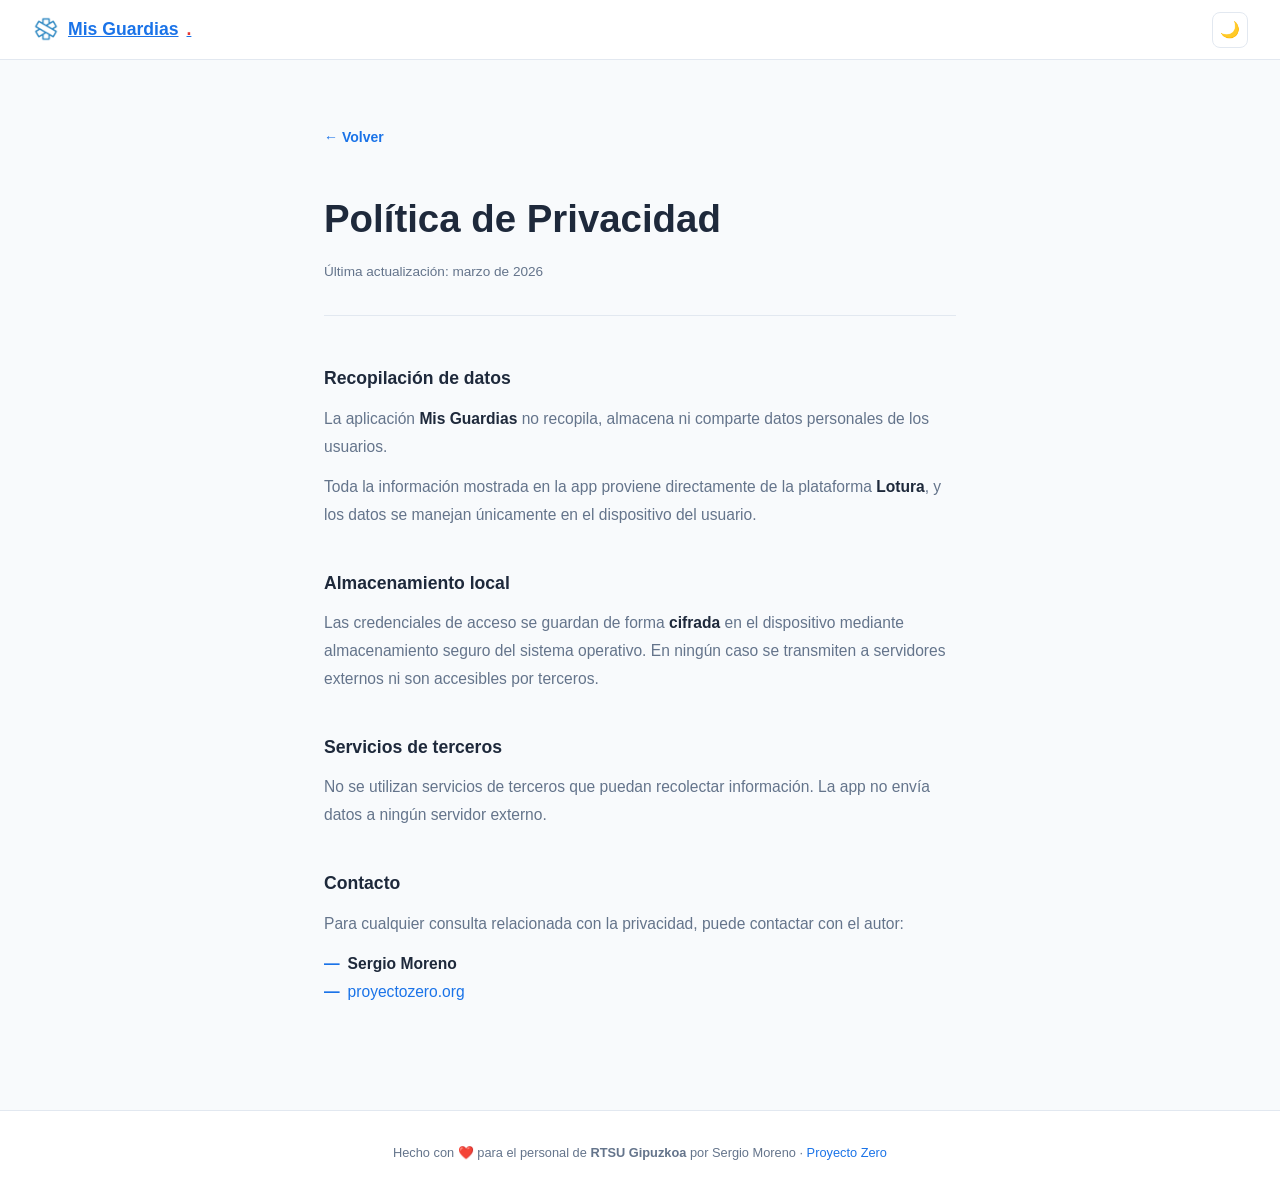
==== privacy.html @ 157adaed "commit" ====
<!DOCTYPE html>
<html lang="es" data-theme="light">
<head>
  <meta charset="UTF-8" />
  <meta name="viewport" content="width=device-width, initial-scale=1.0" />
  <title>Política de Privacidad — Mis Guardias</title>
  <link rel="stylesheet" href="styles.css" />
  <style>
    .policy {
      max-width: 680px;
      margin: 0 auto;
      padding: 4rem 1.5rem 6rem;
    }
    .policy-header {
      margin-bottom: 3rem;
      padding-bottom: 2rem;
      border-bottom: 1px solid var(--border);
    }
    .policy-header h1 {
      font-size: clamp(1.8rem, 4vw, 2.4rem);
      font-weight: 800;
      margin-bottom: 0.5rem;
    }
    .policy-header time {
      font-size: 0.85rem;
      color: var(--muted);
    }
    .policy h2 {
      font-size: 1.1rem;
      font-weight: 700;
      margin: 2.5rem 0 0.75rem;
      color: var(--text);
    }
    .policy p {
      font-size: 0.975rem;
      color: var(--muted);
      line-height: 1.8;
      margin-bottom: 0.75rem;
    }
    .policy strong { color: var(--text); }
    .policy a { color: var(--blue); text-decoration: none; }
    .policy a:hover { text-decoration: underline; }
    .policy ul {
      list-style: none;
      padding: 0;
      margin: 0.5rem 0;
    }
    .policy ul li {
      font-size: 0.975rem;
      color: var(--muted);
      line-height: 1.8;
      padding-left: 0;
    }
    .policy ul li::before {
      content: "—";
      margin-right: 0.5rem;
      color: var(--blue);
      font-weight: 700;
    }
    .back-link {
      display: inline-flex;
      align-items: center;
      gap: 0.4rem;
      font-size: 0.875rem;
      font-weight: 600;
      color: var(--blue);
      text-decoration: none;
      margin-bottom: 2.5rem;
    }
    .back-link:hover { text-decoration: underline; }
  </style>
</head>
<body>

<!-- NAV -->
<nav>
  <a class="nav-logo" href="index.html">
    <img src="assets/app_icon.png" alt="Mis Guardias" class="nav-icon" />
    Mis Guardias<span class="dot">.</span>
  </a>
  <div class="nav-right">
    <button id="theme-toggle" aria-label="Cambiar tema">🌙</button>
  </div>
</nav>

<!-- CONTENIDO -->
<main class="policy">
  <a href="index.html" class="back-link">← Volver</a>

  <header class="policy-header">
    <h1>Política de Privacidad</h1>
    <time datetime="2026-03">Última actualización: marzo de 2026</time>
  </header>

  <h2>Recopilación de datos</h2>
  <p>La aplicación <strong>Mis Guardias</strong> no recopila, almacena ni comparte datos personales de los usuarios.</p>
  <p>Toda la información mostrada en la app proviene directamente de la plataforma <strong>Lotura</strong>, y los datos se manejan únicamente en el dispositivo del usuario.</p>

  <h2>Almacenamiento local</h2>
  <p>Las credenciales de acceso se guardan de forma <strong>cifrada</strong> en el dispositivo mediante almacenamiento seguro del sistema operativo. En ningún caso se transmiten a servidores externos ni son accesibles por terceros.</p>

  <h2>Servicios de terceros</h2>
  <p>No se utilizan servicios de terceros que puedan recolectar información. La app no envía datos a ningún servidor externo.</p>

  <h2>Contacto</h2>
  <p>Para cualquier consulta relacionada con la privacidad, puede contactar con el autor:</p>
  <ul>
    <li><strong>Sergio Moreno</strong></li>
    <li><a href="https://proyectozero.org">proyectozero.org</a></li>
  </ul>
</main>

<!-- FOOTER -->
<footer>
  <p>Hecho con ❤️ para el personal de <strong>RTSU Gipuzkoa</strong> por Sergio Moreno · <a href="https://proyectozero.org">Proyecto Zero</a></p>
</footer>

<script src="main.js"></script>
</body>
</html>
---- styles.css ----
/* ── RESET ── */
*, *::before, *::after { box-sizing: border-box; margin: 0; padding: 0; }

/* ── TOKENS: TEMA CLARO (defecto) ── */
:root {
  --blue:    #1a73e8;
  --blue-dk: #1558b0;
  --red:     #e53935;

  --bg:      #f8fafc;
  --surface: #ffffff;
  --text:    #1e293b;
  --muted:   #64748b;
  --border:  #e2e8f0;

  --hero-bg:    linear-gradient(160deg, #e8f0fe 0%, #f8fafc 60%);
  --mockup-bg:  linear-gradient(180deg, #eef2ff 0%, #f8fafc 100%);
  --gallery-bg: #f1f5f9;
  --cta-bg:     linear-gradient(160deg, #e8f0fe 0%, #f8fafc 100%);
  --nav-bg:     rgba(255,255,255,0.92);

  --phone-body: #1e293b;
  --phone-notch: #334155;
}

/* ── TOKENS: TEMA OSCURO ── */
[data-theme="dark"] {
  --bg:      #0f172a;
  --surface: #1e293b;
  --text:    #f1f5f9;
  --muted:   #94a3b8;
  --border:  #334155;

  --hero-bg:    linear-gradient(160deg, #1a2744 0%, #0f172a 60%);
  --mockup-bg:  linear-gradient(180deg, #0f172a 0%, #1e293b 100%);
  --gallery-bg: #020617;
  --cta-bg:     linear-gradient(160deg, #1e293b 0%, #0f172a 100%);
  --nav-bg:     rgba(15,23,42,0.92);

  --phone-body: #0f172a;
  --phone-notch: #1e293b;
}

/* ── BASE ── */
body {
  font-family: -apple-system, BlinkMacSystemFont, "Segoe UI", Roboto, sans-serif;
  background: var(--bg);
  color: var(--text);
  line-height: 1.6;
  transition: background 0.3s, color 0.3s;
}

/* ── NAV ── */
nav {
  position: sticky; top: 0; z-index: 100;
  background: var(--nav-bg);
  backdrop-filter: blur(10px);
  border-bottom: 1px solid var(--border);
  padding: 0 2rem;
  display: flex; align-items: center; justify-content: space-between;
  height: 60px;
  transition: background 0.3s, border-color 0.3s;
}
.nav-logo {
  font-weight: 700; font-size: 1.1rem; color: var(--blue);
  display: flex; align-items: center; gap: 0.5rem;
}
.nav-logo .dot { color: var(--red); }
.nav-icon {
  width: 28px; height: 28px;
  object-fit: contain;
}
.nav-right { display: flex; align-items: center; gap: 0.75rem; }

nav a.btn-sm {
  background: var(--blue); color: #fff;
  padding: 0.4rem 1.1rem; border-radius: 6px;
  text-decoration: none; font-size: 0.875rem; font-weight: 600;
  transition: background 0.2s;
}
nav a.btn-sm:hover { background: var(--blue-dk); }

#theme-toggle {
  background: var(--surface);
  border: 1.5px solid var(--border);
  color: var(--text);
  width: 36px; height: 36px;
  border-radius: 8px;
  cursor: pointer;
  font-size: 1rem;
  display: flex; align-items: center; justify-content: center;
  transition: background 0.2s, border-color 0.2s;
}
#theme-toggle:hover { background: var(--border); }

/* ── HERO ── */
.hero {
  text-align: center;
  padding: 5rem 1.5rem 4rem;
  background: var(--hero-bg);
}
.badge {
  display: inline-block;
  background: var(--surface); color: var(--blue);
  font-size: 0.78rem; font-weight: 600; letter-spacing: 0.05em;
  padding: 0.3rem 0.9rem; border-radius: 999px;
  margin-bottom: 1.5rem;
  border: 1px solid var(--border);
}
.hero h1 {
  font-size: clamp(2rem, 5vw, 3.2rem);
  font-weight: 800; line-height: 1.15;
  margin-bottom: 1.2rem;
}
.hero h1 span { color: var(--blue); }
.hero > p:not(.version-chip) {
  font-size: 1.1rem; color: var(--muted);
  max-width: 540px; margin: 0 auto 2.5rem;
}
.hero-actions { display: flex; gap: 1rem; justify-content: center; flex-wrap: wrap; }

.btn {
  display: inline-flex; align-items: center; gap: 0.5rem;
  padding: 0.8rem 1.8rem; border-radius: 10px;
  font-size: 1rem; font-weight: 700; text-decoration: none;
  transition: transform 0.15s, box-shadow 0.15s;
}
.btn:hover { transform: translateY(-2px); box-shadow: 0 6px 20px rgba(0,0,0,0.18); }
.btn-primary { background: var(--blue); color: #fff; }
.btn-primary:hover { background: var(--blue-dk); }
.btn-outline {
  background: var(--surface); color: var(--text);
  border: 1.5px solid var(--border);
}
.version-chip {
  display: block;
  width: fit-content;
  margin: 2.5rem auto 0;
  font-size: 0.875rem;
  font-weight: 600;
  color: var(--text);
  background: var(--surface);
  border: 1.5px solid var(--border);
  padding: 0.45rem 1.1rem;
  border-radius: 999px;
}

/* ── PHONE FRAME ── */
.phone-frame {
  position: relative;
  background: var(--phone-body);
  border-radius: 44px;
  display: inline-flex;
  flex-direction: column;
  align-items: stretch;
  box-shadow: 0 40px 100px rgba(0,0,0,0.35), 0 0 0 1px rgba(255,255,255,0.06);
  transition: background 0.3s;
  overflow: hidden;
}
.phone-frame--lg { width: 260px; padding: 14px; }
.phone-frame--sm { width: 170px; padding: 10px; }

.phone-frame__notch {
  position: absolute;
  top: 0; left: 50%; transform: translateX(-50%);
  background: var(--phone-body);
  border-radius: 0 0 14px 14px;
  z-index: 2;
  transition: background 0.3s;
}
.phone-frame--lg .phone-frame__notch { width: 80px; height: 22px; top: 14px; }
.phone-frame--sm .phone-frame__notch { width: 54px; height: 14px; top: 10px; }

.phone-frame img {
  width: 100%;
  border-radius: 32px;
  display: block;
}
.phone-frame--sm img { border-radius: 22px; }

/* ── MOCKUP SECTION ── */
.mockup-section {
  display: flex; justify-content: center;
  padding: 2rem 1.5rem 5rem;
  background: var(--mockup-bg);
}

/* ── STATS STRIP ── */
.stats {
  display: flex; flex-wrap: wrap; justify-content: center;
  border-top: 1px solid var(--border);
  border-bottom: 1px solid var(--border);
  background: var(--surface);
  transition: background 0.3s, border-color 0.3s;
}
.stat {
  flex: 1; min-width: 160px;
  padding: 2rem 1rem; text-align: center;
  border-right: 1px solid var(--border);
}
.stat:last-child { border-right: none; }
.stat-value { font-size: 2rem; font-weight: 800; color: var(--blue); }
.stat-label { font-size: 0.8rem; color: var(--muted); margin-top: 0.2rem; }

/* ── FEATURES ── */
.features {
  padding: 5rem 1.5rem;
  max-width: 900px; margin: 0 auto;
}
.section-label {
  text-align: center;
  font-size: 0.78rem; font-weight: 700; letter-spacing: 0.08em;
  text-transform: uppercase; color: var(--blue);
  margin-bottom: 0.6rem;
}
.section-title {
  text-align: center;
  font-size: clamp(1.6rem, 3vw, 2.2rem);
  font-weight: 800; margin-bottom: 3rem;
}
.features-grid {
  display: grid;
  grid-template-columns: repeat(auto-fit, minmax(240px, 1fr));
  gap: 1.2rem;
}
.feature-card {
  background: var(--surface);
  border: 1px solid var(--border);
  border-radius: 14px;
  padding: 1.5rem;
  transition: box-shadow 0.2s, transform 0.2s, background 0.3s, border-color 0.3s;
}
.feature-card:hover {
  box-shadow: 0 8px 30px rgba(0,0,0,0.12);
  transform: translateY(-3px);
}
.feature-icon { font-size: 1.8rem; margin-bottom: 0.8rem; }
.feature-card h3 { font-size: 1rem; font-weight: 700; margin-bottom: 0.4rem; }
.feature-card p  { font-size: 0.875rem; color: var(--muted); }

/* ── GALLERY ── */
.gallery {
  background: var(--gallery-bg);
  padding: 5rem 0;
  overflow: hidden;
  transition: background 0.3s;
}
.gallery .section-label,
.gallery .section-title {
  padding: 0 1.5rem;
}
.gallery-scroll {
  display: flex;
  gap: 2rem;
  padding: 2.5rem 2rem 1rem;
  overflow-x: auto;
  scroll-snap-type: x mandatory;
  -webkit-overflow-scrolling: touch;
  justify-content: center;
  flex-wrap: wrap;
}
.gallery-scroll::-webkit-scrollbar { display: none; }

.gallery-item {
  scroll-snap-align: start;
  display: flex; flex-direction: column; align-items: center;
  gap: 1rem; flex-shrink: 0;
}
.gallery-item figcaption {
  font-size: 0.875rem; font-weight: 600; color: var(--muted);
}

/* ── CTA ── */
.cta {
  text-align: center;
  padding: 5rem 1.5rem;
  background: var(--cta-bg);
  transition: background 0.3s;
}
.cta-icon {
  width: 72px; height: 72px;
  object-fit: contain;
  margin-bottom: 1.5rem;
  filter: drop-shadow(0 8px 24px rgba(26,115,232,0.3));
}
.cta h2 { font-size: clamp(1.6rem, 3vw, 2.2rem); font-weight: 800; margin-bottom: 1rem; }
.cta > p { color: var(--muted); max-width: 460px; margin: 0 auto 2rem; }

.btn-play {
  display: inline-block;
  transition: transform 0.15s, box-shadow 0.15s;
  border-radius: 8px;
  overflow: hidden;
}
.btn-play:hover { transform: translateY(-2px); box-shadow: 0 6px 20px rgba(0,0,0,0.2); }
.play-badge {
  display: block;
  height: 60px;
  width: auto;
}

/* ── FOOTER ── */
footer {
  text-align: center;
  padding: 2rem 1.5rem;
  font-size: 0.8rem; color: var(--muted);
  border-top: 1px solid var(--border);
  background: var(--surface);
  transition: background 0.3s, border-color 0.3s;
}
footer a { color: var(--blue); text-decoration: none; }
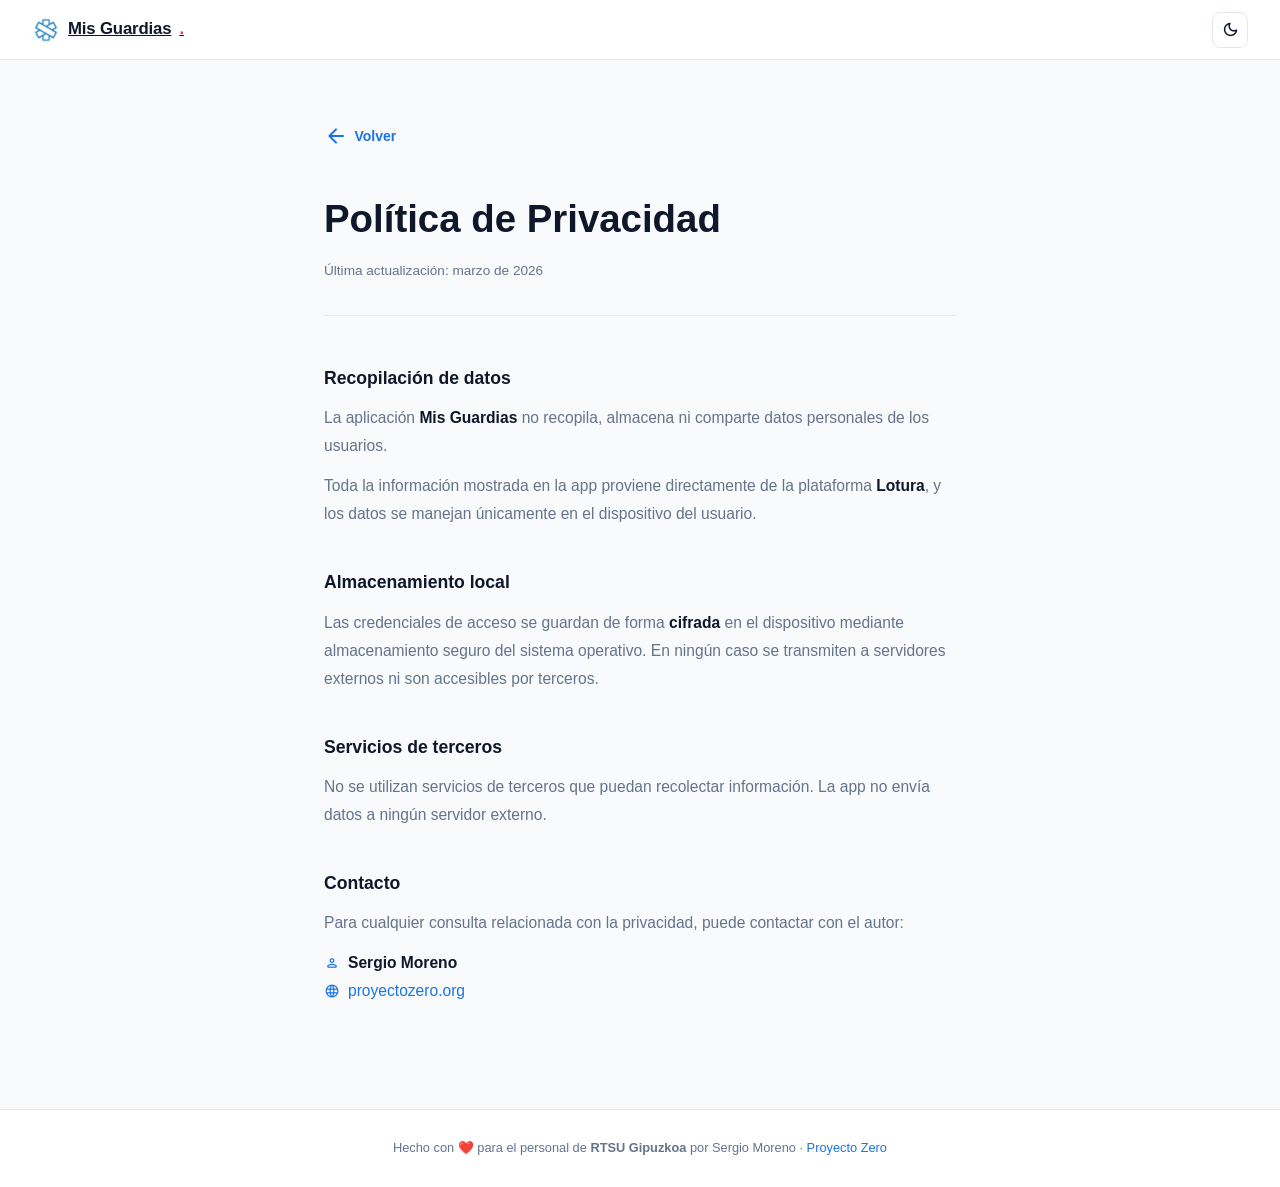
==== commit 256ebdfe: "Mejora la sección de héroe y añade un slider de funcionalidades; actualiza estilos y añade iconos pa" ====
--- a/privacy.html
+++ b/privacy.html
@@ -5,6 +5,7 @@
   <meta name="viewport" content="width=device-width, initial-scale=1.0" />
   <title>Política de Privacidad — Mis Guardias</title>
   <link rel="stylesheet" href="styles.css" />
+  <link href="https://fonts.googleapis.com/css2?family=Material+Symbols+Rounded:opsz,wght,FILL,GRAD@24,400,0,0" rel="stylesheet"/>
   <style>
     .policy {
       max-width: 680px;
@@ -51,11 +52,15 @@
       line-height: 1.8;
       padding-left: 0;
     }
-    .policy ul li::before {
-      content: "—";
-      margin-right: 0.5rem;
+    .policy ul li {
+      display: flex;
+      align-items: center;
+      gap: 0.5rem;
+    }
+    .policy ul li .material-symbols-rounded {
+      font-size: 1rem;
       color: var(--blue);
-      font-weight: 700;
+      flex-shrink: 0;
     }
     .back-link {
       display: inline-flex;
@@ -79,13 +84,13 @@
     Mis Guardias<span class="dot">.</span>
   </a>
   <div class="nav-right">
-    <button id="theme-toggle" aria-label="Cambiar tema">🌙</button>
+    <button id="theme-toggle" aria-label="Cambiar tema"><span class="material-symbols-rounded">dark_mode</span></button>
   </div>
 </nav>
 
 <!-- CONTENIDO -->
 <main class="policy">
-  <a href="index.html" class="back-link">← Volver</a>
+  <a href="index.html" class="back-link"><span class="material-symbols-rounded">arrow_back</span> Volver</a>
 
   <header class="policy-header">
     <h1>Política de Privacidad</h1>
@@ -105,8 +110,8 @@
   <h2>Contacto</h2>
   <p>Para cualquier consulta relacionada con la privacidad, puede contactar con el autor:</p>
   <ul>
-    <li><strong>Sergio Moreno</strong></li>
-    <li><a href="https://proyectozero.org">proyectozero.org</a></li>
+    <li><span class="material-symbols-rounded">person</span><strong>Sergio Moreno</strong></li>
+    <li><span class="material-symbols-rounded">language</span><a href="https://proyectozero.org">proyectozero.org</a></li>
   </ul>
 </main>
 
--- a/styles.css
+++ b/styles.css
@@ -1,26 +1,27 @@
 /* ── RESET ── */
 *, *::before, *::after { box-sizing: border-box; margin: 0; padding: 0; }
 
-/* ── TOKENS: TEMA CLARO (defecto) ── */
+/* ── TOKENS: TEMA CLARO ── */
 :root {
   --blue:    #1a73e8;
-  --blue-dk: #1558b0;
+  --blue-lt: #60a5fa;
   --red:     #e53935;
 
   --bg:      #f8fafc;
   --surface: #ffffff;
-  --text:    #1e293b;
+  --text:    #0f172a;
   --muted:   #64748b;
   --border:  #e2e8f0;
 
-  --hero-bg:    linear-gradient(160deg, #e8f0fe 0%, #f8fafc 60%);
-  --mockup-bg:  linear-gradient(180deg, #eef2ff 0%, #f8fafc 100%);
   --gallery-bg: #f1f5f9;
-  --cta-bg:     linear-gradient(160deg, #e8f0fe 0%, #f8fafc 100%);
-  --nav-bg:     rgba(255,255,255,0.92);
-
-  --phone-body: #1e293b;
-  --phone-notch: #334155;
+  --nav-bg:     rgba(255,255,255,0.90);
+
+  --phone-body:  #0f172a;
+  --phone-notch: #1e293b;
+
+  /* Hero y CTA siempre oscuros — sin override en dark mode */
+  --hero-bg: linear-gradient(150deg, #0d1117 0%, #111827 100%);
+  --cta-bg:  linear-gradient(150deg, #0d1117 0%, #111827 100%);
 }
 
 /* ── TOKENS: TEMA OSCURO ── */
@@ -31,14 +32,11 @@
   --muted:   #94a3b8;
   --border:  #334155;
 
-  --hero-bg:    linear-gradient(160deg, #1a2744 0%, #0f172a 60%);
-  --mockup-bg:  linear-gradient(180deg, #0f172a 0%, #1e293b 100%);
   --gallery-bg: #020617;
-  --cta-bg:     linear-gradient(160deg, #1e293b 0%, #0f172a 100%);
-  --nav-bg:     rgba(15,23,42,0.92);
-
-  --phone-body: #0f172a;
-  --phone-notch: #1e293b;
+  --nav-bg:     rgba(15,23,42,0.90);
+
+  --phone-body:  #030712;
+  --phone-notch: #0f172a;
 }
 
 /* ── BASE ── */
@@ -54,95 +52,133 @@
 nav {
   position: sticky; top: 0; z-index: 100;
   background: var(--nav-bg);
-  backdrop-filter: blur(10px);
+  backdrop-filter: blur(12px);
+  -webkit-backdrop-filter: blur(12px);
   border-bottom: 1px solid var(--border);
   padding: 0 2rem;
   display: flex; align-items: center; justify-content: space-between;
   height: 60px;
   transition: background 0.3s, border-color 0.3s;
 }
+
 .nav-logo {
-  font-weight: 700; font-size: 1.1rem; color: var(--blue);
+  font-weight: 700; font-size: 1.05rem;
+  color: var(--text);
   display: flex; align-items: center; gap: 0.5rem;
+  letter-spacing: -0.01em;
 }
 .nav-logo .dot { color: var(--red); }
-.nav-icon {
-  width: 28px; height: 28px;
-  object-fit: contain;
-}
+.nav-icon { width: 28px; height: 28px; object-fit: contain; border-radius: 7px; }
 .nav-right { display: flex; align-items: center; gap: 0.75rem; }
 
 nav a.btn-sm {
   background: var(--blue); color: #fff;
-  padding: 0.4rem 1.1rem; border-radius: 6px;
+  padding: 0.4rem 1.1rem; border-radius: 7px;
   text-decoration: none; font-size: 0.875rem; font-weight: 600;
-  transition: background 0.2s;
-}
-nav a.btn-sm:hover { background: var(--blue-dk); }
+  transition: opacity 0.2s;
+}
+nav a.btn-sm:hover { opacity: 0.85; }
 
 #theme-toggle {
-  background: var(--surface);
+  background: transparent;
   border: 1.5px solid var(--border);
   color: var(--text);
   width: 36px; height: 36px;
-  border-radius: 8px;
-  cursor: pointer;
-  font-size: 1rem;
+  border-radius: 8px; cursor: pointer;
   display: flex; align-items: center; justify-content: center;
   transition: background 0.2s, border-color 0.2s;
 }
+#theme-toggle .material-symbols-rounded { font-size: 1.2rem; }
 #theme-toggle:hover { background: var(--border); }
 
 /* ── HERO ── */
 .hero {
-  text-align: center;
-  padding: 5rem 1.5rem 4rem;
   background: var(--hero-bg);
-}
+  color: white;
+  overflow: hidden;
+}
+
+.hero-content {
+  max-width: 1100px;
+  margin: 0 auto;
+  padding: 5.5rem 2rem 4rem;
+  display: grid;
+  grid-template-columns: 1fr auto;
+  gap: 3rem;
+  align-items: center;
+}
+
+.hero-text { max-width: 520px; }
+
 .badge {
-  display: inline-block;
-  background: var(--surface); color: var(--blue);
-  font-size: 0.78rem; font-weight: 600; letter-spacing: 0.05em;
+  display: inline-flex;
+  align-items: center;
+  background: rgba(255,255,255,0.08);
+  color: rgba(255,255,255,0.80);
+  border: 1px solid rgba(255,255,255,0.13);
+  font-size: 0.75rem; font-weight: 600; letter-spacing: 0.06em;
   padding: 0.3rem 0.9rem; border-radius: 999px;
   margin-bottom: 1.5rem;
-  border: 1px solid var(--border);
-}
+  text-transform: uppercase;
+}
+
 .hero h1 {
-  font-size: clamp(2rem, 5vw, 3.2rem);
-  font-weight: 800; line-height: 1.15;
-  margin-bottom: 1.2rem;
-}
-.hero h1 span { color: var(--blue); }
-.hero > p:not(.version-chip) {
-  font-size: 1.1rem; color: var(--muted);
-  max-width: 540px; margin: 0 auto 2.5rem;
-}
-.hero-actions { display: flex; gap: 1rem; justify-content: center; flex-wrap: wrap; }
-
-.btn {
-  display: inline-flex; align-items: center; gap: 0.5rem;
-  padding: 0.8rem 1.8rem; border-radius: 10px;
-  font-size: 1rem; font-weight: 700; text-decoration: none;
-  transition: transform 0.15s, box-shadow 0.15s;
-}
-.btn:hover { transform: translateY(-2px); box-shadow: 0 6px 20px rgba(0,0,0,0.18); }
-.btn-primary { background: var(--blue); color: #fff; }
-.btn-primary:hover { background: var(--blue-dk); }
-.btn-outline {
-  background: var(--surface); color: var(--text);
-  border: 1.5px solid var(--border);
-}
-.version-chip {
-  display: block;
-  width: fit-content;
-  margin: 2.5rem auto 0;
-  font-size: 0.875rem;
-  font-weight: 600;
-  color: var(--text);
-  background: var(--surface);
-  border: 1.5px solid var(--border);
-  padding: 0.45rem 1.1rem;
-  border-radius: 999px;
+  font-size: clamp(2.4rem, 5vw, 3.75rem);
+  font-weight: 800;
+  line-height: 1.1;
+  letter-spacing: -0.03em;
+  margin-bottom: 1.25rem;
+  color: white;
+}
+.hero h1 em {
+  font-style: normal;
+  color: var(--blue-lt);
+}
+
+.hero-text > p {
+  font-size: 1.05rem;
+  color: rgba(255,255,255,0.60);
+  line-height: 1.75;
+  margin-bottom: 2rem;
+  max-width: 440px;
+}
+
+.btn-play {
+  display: inline-block;
+  transition: transform 0.15s, opacity 0.15s;
+}
+.btn-play:hover { transform: translateY(-2px); opacity: 0.88; }
+.play-badge { height: 56px; width: auto; display: block; }
+
+.hero-chips {
+  list-style: none;
+  display: flex;
+  gap: 1.5rem;
+  margin-top: 1.5rem;
+  flex-wrap: wrap;
+}
+.hero-chips li {
+  display: flex; align-items: center; gap: 0.35rem;
+  font-size: 0.78rem;
+  color: rgba(255,255,255,0.40);
+  font-weight: 500;
+}
+.hero-chips .material-symbols-rounded { font-size: 1rem; }
+
+/* ── HERO VISUAL ── */
+.hero-visual {
+  position: relative;
+  display: flex; align-items: center; justify-content: center;
+  padding: 2rem;
+}
+
+.hero-glow {
+  position: absolute;
+  width: 400px; height: 400px;
+  background: radial-gradient(ellipse at center, rgba(26,115,232,0.32) 0%, transparent 68%);
+  pointer-events: none;
+  top: 50%; left: 50%;
+  transform: translate(-50%, -50%);
 }
 
 /* ── PHONE FRAME ── */
@@ -153,12 +189,15 @@
   display: inline-flex;
   flex-direction: column;
   align-items: stretch;
-  box-shadow: 0 40px 100px rgba(0,0,0,0.35), 0 0 0 1px rgba(255,255,255,0.06);
+  box-shadow:
+    0 0 0 1px rgba(255,255,255,0.07),
+    0 28px 64px rgba(0,0,0,0.55),
+    0 8px 20px rgba(0,0,0,0.3);
   transition: background 0.3s;
   overflow: hidden;
 }
 .phone-frame--lg { width: 260px; padding: 14px; }
-.phone-frame--sm { width: 170px; padding: 10px; }
+.phone-frame--sm { width: 200px; padding: 12px; }
 
 .phone-frame__notch {
   position: absolute;
@@ -169,143 +208,254 @@
   transition: background 0.3s;
 }
 .phone-frame--lg .phone-frame__notch { width: 80px; height: 22px; top: 14px; }
-.phone-frame--sm .phone-frame__notch { width: 54px; height: 14px; top: 10px; }
+.phone-frame--sm .phone-frame__notch { width: 64px; height: 18px; top: 12px; }
 
 .phone-frame img {
   width: 100%;
   border-radius: 32px;
   display: block;
 }
-.phone-frame--sm img { border-radius: 22px; }
-
-/* ── MOCKUP SECTION ── */
-.mockup-section {
-  display: flex; justify-content: center;
-  padding: 2rem 1.5rem 5rem;
-  background: var(--mockup-bg);
-}
-
-/* ── STATS STRIP ── */
-.stats {
-  display: flex; flex-wrap: wrap; justify-content: center;
-  border-top: 1px solid var(--border);
-  border-bottom: 1px solid var(--border);
-  background: var(--surface);
-  transition: background 0.3s, border-color 0.3s;
-}
-.stat {
-  flex: 1; min-width: 160px;
-  padding: 2rem 1rem; text-align: center;
-  border-right: 1px solid var(--border);
-}
-.stat:last-child { border-right: none; }
-.stat-value { font-size: 2rem; font-weight: 800; color: var(--blue); }
-.stat-label { font-size: 0.8rem; color: var(--muted); margin-top: 0.2rem; }
+.phone-frame--sm img { border-radius: 26px; }
 
 /* ── FEATURES ── */
 .features {
-  padding: 5rem 1.5rem;
-  max-width: 900px; margin: 0 auto;
-}
+  padding: 6rem 1.5rem;
+}
+
+.features-inner {
+  max-width: 960px;
+  margin: 0 auto;
+}
+
 .section-label {
-  text-align: center;
-  font-size: 0.78rem; font-weight: 700; letter-spacing: 0.08em;
+  display: block;
+  text-align: center;
+  font-size: 0.72rem; font-weight: 700; letter-spacing: 0.09em;
   text-transform: uppercase; color: var(--blue);
-  margin-bottom: 0.6rem;
-}
+  margin-bottom: 0.5rem;
+}
+
 .section-title {
   text-align: center;
   font-size: clamp(1.6rem, 3vw, 2.2rem);
-  font-weight: 800; margin-bottom: 3rem;
-}
-.features-grid {
-  display: grid;
-  grid-template-columns: repeat(auto-fit, minmax(240px, 1fr));
-  gap: 1.2rem;
-}
-.feature-card {
+  font-weight: 800;
+  letter-spacing: -0.025em;
+  margin-bottom: 2.75rem;
+  color: var(--text);
+}
+
+/* ── SLIDER ── */
+.slider {
+  display: flex;
+  align-items: center;
+  gap: 1rem;
+  max-width: 680px;
+  margin: 0 auto;
+}
+
+.slider-viewport {
+  flex: 1;
+  overflow: hidden;
+  border-radius: 20px;
+}
+
+.slider-track {
+  display: flex;
+  transition: transform 0.4s cubic-bezier(0.4, 0, 0.2, 1);
+}
+
+.slide {
+  flex: 0 0 100%;
+  padding: 3.5rem 2.5rem;
+  text-align: center;
   background: var(--surface);
   border: 1px solid var(--border);
-  border-radius: 14px;
-  padding: 1.5rem;
-  transition: box-shadow 0.2s, transform 0.2s, background 0.3s, border-color 0.3s;
-}
-.feature-card:hover {
-  box-shadow: 0 8px 30px rgba(0,0,0,0.12);
-  transform: translateY(-3px);
-}
-.feature-icon { font-size: 1.8rem; margin-bottom: 0.8rem; }
-.feature-card h3 { font-size: 1rem; font-weight: 700; margin-bottom: 0.4rem; }
-.feature-card p  { font-size: 0.875rem; color: var(--muted); }
-
-/* ── GALLERY ── */
-.gallery {
+  border-radius: 20px;
+  display: flex;
+  flex-direction: column;
+  align-items: center;
+  transition: background 0.3s, border-color 0.3s;
+}
+
+.slide-icon {
+  width: 88px; height: 88px;
+  border-radius: 22px;
+  background: rgba(26,115,232,0.10);
+  display: flex; align-items: center; justify-content: center;
+  color: var(--blue);
+  margin-bottom: 1.75rem;
+  flex-shrink: 0;
+}
+.slide-icon .material-symbols-rounded { font-size: 2.75rem; }
+
+.slide h3 {
+  font-size: 1.35rem; font-weight: 800;
+  letter-spacing: -0.025em;
+  margin-bottom: 0.75rem;
+  color: var(--text);
+}
+
+.slide p {
+  font-size: 1rem;
+  color: var(--muted);
+  line-height: 1.75;
+  max-width: 340px;
+}
+
+.slider-btn {
+  width: 44px; height: 44px;
+  border-radius: 50%;
+  border: 1.5px solid var(--border);
+  background: var(--surface);
+  color: var(--text);
+  cursor: pointer;
+  display: flex; align-items: center; justify-content: center;
+  flex-shrink: 0;
+  transition: background 0.2s, border-color 0.2s, color 0.2s;
+}
+.slider-btn:hover {
+  background: var(--blue);
+  border-color: var(--blue);
+  color: white;
+}
+.slider-btn .material-symbols-rounded { font-size: 1.5rem; }
+
+.slider-dots {
+  display: flex;
+  gap: 0.5rem;
+  justify-content: center;
+  margin-top: 1.5rem;
+}
+
+.slider-dot {
+  width: 8px; height: 8px;
+  border-radius: 4px;
+  background: var(--border);
+  border: none; cursor: pointer; padding: 0;
+  transition: background 0.25s, width 0.25s;
+}
+.slider-dot.active {
+  background: var(--blue);
+  width: 24px;
+}
+
+/* ── SHOWCASE ── */
+.showcase {
   background: var(--gallery-bg);
-  padding: 5rem 0;
-  overflow: hidden;
+  padding: 6rem 1.5rem;
   transition: background 0.3s;
 }
-.gallery .section-label,
-.gallery .section-title {
-  padding: 0 1.5rem;
-}
-.gallery-scroll {
-  display: flex;
-  gap: 2rem;
-  padding: 2.5rem 2rem 1rem;
-  overflow-x: auto;
-  scroll-snap-type: x mandatory;
-  -webkit-overflow-scrolling: touch;
+
+.showcase-inner {
+  max-width: 480px;
+  margin: 0 auto;
+  text-align: center;
+}
+
+.showcase-stage {
+  display: flex;
+  justify-content: center;
+  padding: 2.5rem 0 1.75rem;
+}
+
+#showcase-img {
+  transition: opacity 0.18s ease;
+}
+
+.showcase-tabs {
+  display: flex;
+  gap: 0.6rem;
   justify-content: center;
   flex-wrap: wrap;
 }
-.gallery-scroll::-webkit-scrollbar { display: none; }
-
-.gallery-item {
-  scroll-snap-align: start;
-  display: flex; flex-direction: column; align-items: center;
-  gap: 1rem; flex-shrink: 0;
-}
-.gallery-item figcaption {
-  font-size: 0.875rem; font-weight: 600; color: var(--muted);
-}
+
+.showcase-tab {
+  display: inline-flex;
+  align-items: center;
+  gap: 0.4rem;
+  padding: 0.55rem 1.1rem;
+  border-radius: 999px;
+  border: 1.5px solid var(--border);
+  background: var(--surface);
+  color: var(--muted);
+  font-size: 0.825rem; font-weight: 600;
+  cursor: pointer;
+  transition: border-color 0.15s, color 0.15s, background 0.15s;
+  font-family: inherit;
+}
+.showcase-tab:hover {
+  border-color: var(--blue);
+  color: var(--blue);
+}
+.showcase-tab.active {
+  background: var(--blue);
+  border-color: var(--blue);
+  color: white;
+}
+.showcase-tab .material-symbols-rounded { font-size: 1rem; }
 
 /* ── CTA ── */
 .cta {
-  text-align: center;
-  padding: 5rem 1.5rem;
   background: var(--cta-bg);
-  transition: background 0.3s;
-}
-.cta-icon {
-  width: 72px; height: 72px;
-  object-fit: contain;
-  margin-bottom: 1.5rem;
-  filter: drop-shadow(0 8px 24px rgba(26,115,232,0.3));
-}
-.cta h2 { font-size: clamp(1.6rem, 3vw, 2.2rem); font-weight: 800; margin-bottom: 1rem; }
-.cta > p { color: var(--muted); max-width: 460px; margin: 0 auto 2rem; }
-
-.btn-play {
-  display: inline-block;
-  transition: transform 0.15s, box-shadow 0.15s;
-  border-radius: 8px;
-  overflow: hidden;
-}
-.btn-play:hover { transform: translateY(-2px); box-shadow: 0 6px 20px rgba(0,0,0,0.2); }
-.play-badge {
-  display: block;
-  height: 60px;
-  width: auto;
+  color: white;
+  text-align: center;
+  padding: 7rem 1.5rem;
+}
+
+.cta-inner { max-width: 560px; margin: 0 auto; }
+
+.cta .section-label { color: var(--blue-lt); }
+
+.cta h2 {
+  font-size: clamp(2.2rem, 5vw, 3.5rem);
+  font-weight: 800;
+  letter-spacing: -0.035em;
+  line-height: 1.1;
+  margin-bottom: 1rem;
+  color: white;
+}
+
+.cta p {
+  color: rgba(255,255,255,0.58);
+  font-size: 1.05rem;
+  line-height: 1.75;
+  margin-bottom: 2rem;
 }
 
 /* ── FOOTER ── */
 footer {
   text-align: center;
-  padding: 2rem 1.5rem;
+  padding: 1.75rem 1.5rem;
   font-size: 0.8rem; color: var(--muted);
   border-top: 1px solid var(--border);
   background: var(--surface);
   transition: background 0.3s, border-color 0.3s;
 }
 footer a { color: var(--blue); text-decoration: none; }
+footer a:hover { text-decoration: underline; }
+
+/* ── RESPONSIVE ── */
+@media (max-width: 860px) {
+  .hero-content {
+    grid-template-columns: 1fr;
+    text-align: center;
+    padding: 3.5rem 1.5rem 0;
+  }
+  .hero-text { max-width: 100%; }
+  .hero-text > p { max-width: 100%; }
+  .hero-chips { justify-content: center; }
+  .hero-visual { padding: 2.5rem 0; }
+  .hero-glow { width: 300px; height: 300px; }
+}
+
+@media (max-width: 600px) {
+  .slider { gap: 0.5rem; }
+  .slider-btn { width: 36px; height: 36px; }
+  .slider-btn .material-symbols-rounded { font-size: 1.2rem; }
+  .slide { padding: 2.5rem 1.5rem; }
+  .slide-icon { width: 72px; height: 72px; border-radius: 18px; }
+  .slide-icon .material-symbols-rounded { font-size: 2.2rem; }
+  .slide h3 { font-size: 1.15rem; }
+  .phone-frame--lg { width: 220px; }
+  nav { padding: 0 1rem; }
+}
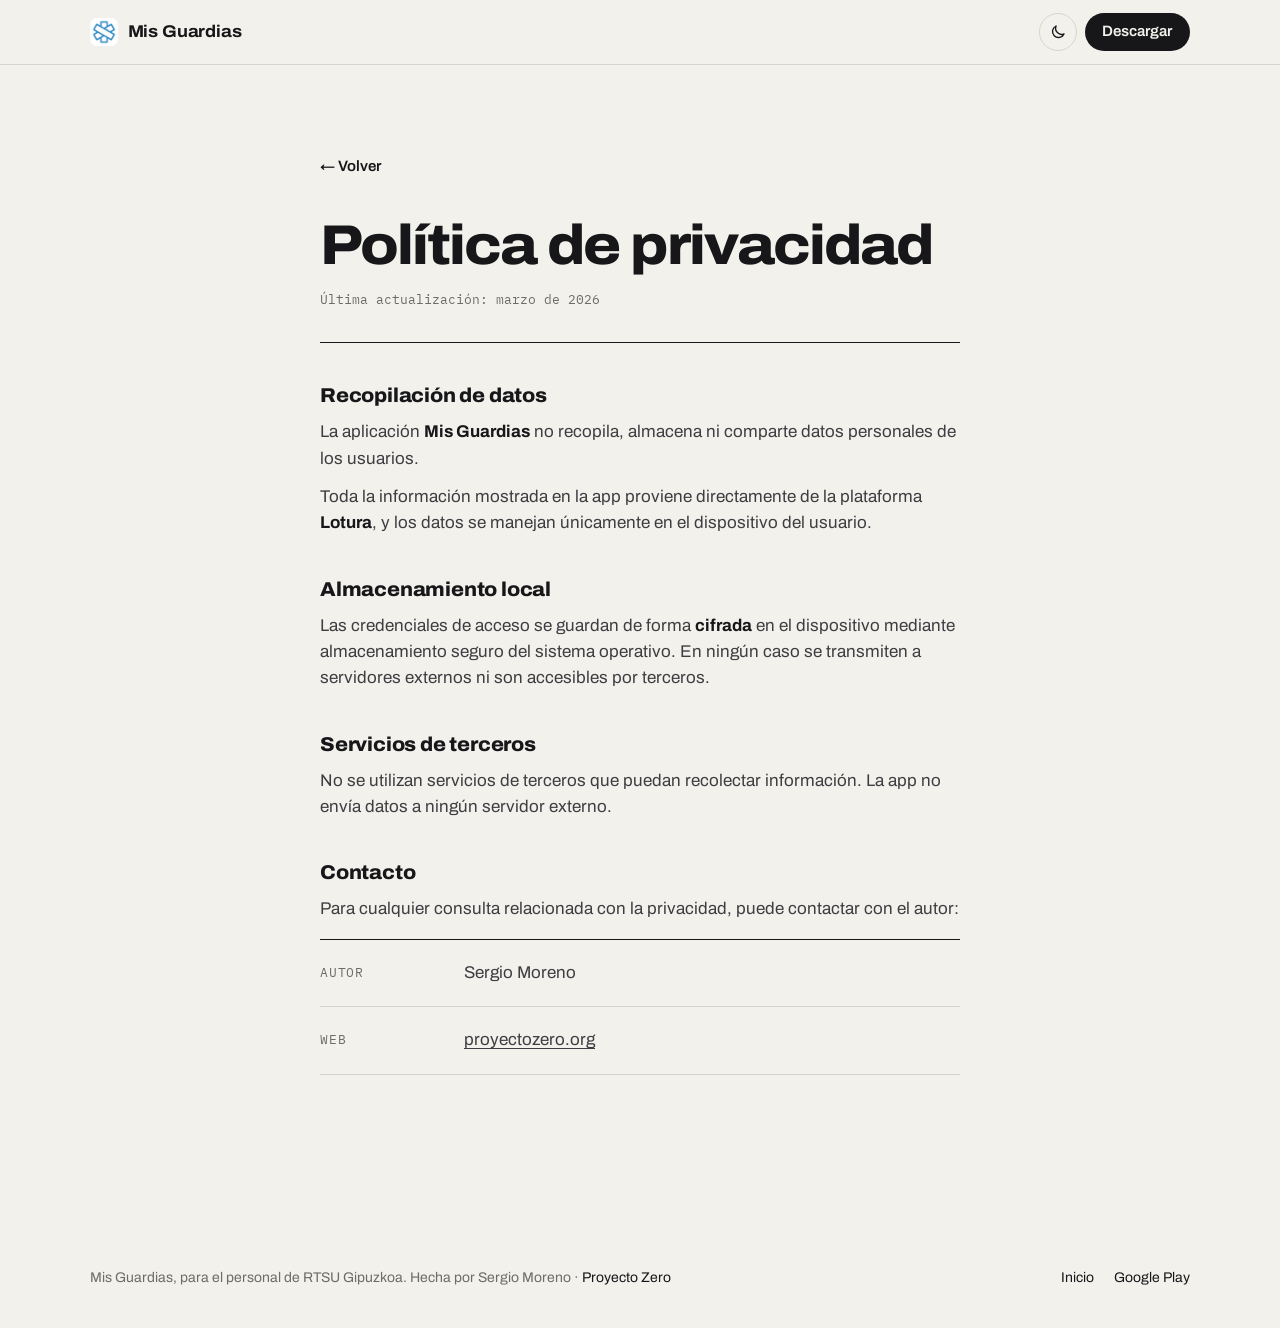
==== commit 28b5ea63: "Refactor privacy page layout and styles; enhance theme support and accessibility features" ====
--- a/privacy.html
+++ b/privacy.html
@@ -4,96 +4,52 @@
   <meta charset="UTF-8" />
   <meta name="viewport" content="width=device-width, initial-scale=1.0" />
   <title>Política de Privacidad — Mis Guardias</title>
+  <meta name="description" content="Política de privacidad de Mis Guardias, la app Android para la gestión de turnos del personal de RTSU Gipuzkoa." />
+  <link rel="canonical" href="https://misguardias.proyectozero.org/privacy.html" />
+
+  <meta property="og:type" content="website" />
+  <meta property="og:url" content="https://misguardias.proyectozero.org/privacy.html" />
+  <meta property="og:title" content="Política de Privacidad — Mis Guardias" />
+  <meta property="og:description" content="Política de privacidad de Mis Guardias, la app Android para la gestión de turnos del personal de RTSU Gipuzkoa." />
+  <meta property="og:image" content="https://misguardias.proyectozero.org/assets/app_icon.png" />
+  <meta property="og:locale" content="es_ES" />
+
+  <meta name="twitter:card" content="summary" />
+  <meta name="twitter:title" content="Política de Privacidad — Mis Guardias" />
+  <meta name="twitter:description" content="Política de privacidad de Mis Guardias, la app Android para la gestión de turnos del personal de RTSU Gipuzkoa." />
+  <meta name="twitter:image" content="https://misguardias.proyectozero.org/assets/app_icon.png" />
+
+  <link rel="icon" type="image/png" href="assets/app_icon.png" />
+  <link rel="apple-touch-icon" href="assets/app_icon.png" />
+
+  <script>try{var t=localStorage.getItem('mg-theme')||(matchMedia('(prefers-color-scheme: dark)').matches?'dark':'light');document.documentElement.setAttribute('data-theme',t)}catch(e){}</script>
+
+  <link rel="preconnect" href="https://fonts.googleapis.com" />
+  <link rel="preconnect" href="https://fonts.gstatic.com" crossorigin />
+  <link href="https://fonts.googleapis.com/css2?family=Archivo:wdth,wght@62..125,100..900&family=IBM+Plex+Mono:wght@400;500&display=swap" rel="stylesheet" />
   <link rel="stylesheet" href="styles.css" />
-  <link href="https://fonts.googleapis.com/css2?family=Material+Symbols+Rounded:opsz,wght,FILL,GRAD@24,400,0,0" rel="stylesheet"/>
-  <style>
-    .policy {
-      max-width: 680px;
-      margin: 0 auto;
-      padding: 4rem 1.5rem 6rem;
-    }
-    .policy-header {
-      margin-bottom: 3rem;
-      padding-bottom: 2rem;
-      border-bottom: 1px solid var(--border);
-    }
-    .policy-header h1 {
-      font-size: clamp(1.8rem, 4vw, 2.4rem);
-      font-weight: 800;
-      margin-bottom: 0.5rem;
-    }
-    .policy-header time {
-      font-size: 0.85rem;
-      color: var(--muted);
-    }
-    .policy h2 {
-      font-size: 1.1rem;
-      font-weight: 700;
-      margin: 2.5rem 0 0.75rem;
-      color: var(--text);
-    }
-    .policy p {
-      font-size: 0.975rem;
-      color: var(--muted);
-      line-height: 1.8;
-      margin-bottom: 0.75rem;
-    }
-    .policy strong { color: var(--text); }
-    .policy a { color: var(--blue); text-decoration: none; }
-    .policy a:hover { text-decoration: underline; }
-    .policy ul {
-      list-style: none;
-      padding: 0;
-      margin: 0.5rem 0;
-    }
-    .policy ul li {
-      font-size: 0.975rem;
-      color: var(--muted);
-      line-height: 1.8;
-      padding-left: 0;
-    }
-    .policy ul li {
-      display: flex;
-      align-items: center;
-      gap: 0.5rem;
-    }
-    .policy ul li .material-symbols-rounded {
-      font-size: 1rem;
-      color: var(--blue);
-      flex-shrink: 0;
-    }
-    .back-link {
-      display: inline-flex;
-      align-items: center;
-      gap: 0.4rem;
-      font-size: 0.875rem;
-      font-weight: 600;
-      color: var(--blue);
-      text-decoration: none;
-      margin-bottom: 2.5rem;
-    }
-    .back-link:hover { text-decoration: underline; }
-  </style>
+  <script defer src="https://stats.proyectozero.org/script.js" data-website-id="f8254844-0311-4b6c-b45f-4c03fd6b84df"></script>
 </head>
 <body>
 
-<!-- NAV -->
-<nav>
-  <a class="nav-logo" href="index.html">
-    <img src="assets/app_icon.png" alt="Mis Guardias" class="nav-icon" />
-    Mis Guardias<span class="dot">.</span>
-  </a>
-  <div class="nav-right">
-    <button id="theme-toggle" aria-label="Cambiar tema"><span class="material-symbols-rounded">dark_mode</span></button>
+<header class="nav">
+  <div class="wrap nav-inner">
+    <a class="brand" href="./">
+      <img src="assets/app_icon.png" alt="" width="1024" height="1024" />
+      Mis Guardias
+    </a>
+    <div class="nav-actions">
+      <button id="theme-toggle" class="icon-btn" aria-label="Cambiar tema"></button>
+      <a class="btn" href="https://play.google.com/store/apps/details?id=org.proyectozero.misguardias" target="_blank" rel="noopener">Descargar</a>
+    </div>
   </div>
-</nav>
+</header>
 
-<!-- CONTENIDO -->
-<main class="policy">
-  <a href="index.html" class="back-link"><span class="material-symbols-rounded">arrow_back</span> Volver</a>
+<main class="wrap legal">
+  <a href="./" class="back">Volver</a>
 
-  <header class="policy-header">
-    <h1>Política de Privacidad</h1>
+  <header>
+    <h1>Política de privacidad</h1>
     <time datetime="2026-03">Última actualización: marzo de 2026</time>
   </header>
 
@@ -109,15 +65,20 @@
 
   <h2>Contacto</h2>
   <p>Para cualquier consulta relacionada con la privacidad, puede contactar con el autor:</p>
-  <ul>
-    <li><span class="material-symbols-rounded">person</span><strong>Sergio Moreno</strong></li>
-    <li><span class="material-symbols-rounded">language</span><a href="https://proyectozero.org">proyectozero.org</a></li>
-  </ul>
+  <dl class="specs">
+    <div><dt>Autor</dt><dd>Sergio Moreno</dd></div>
+    <div><dt>Web</dt><dd><a href="https://proyectozero.org">proyectozero.org</a></dd></div>
+  </dl>
 </main>
 
-<!-- FOOTER -->
-<footer>
-  <p>Hecho con ❤️ para el personal de <strong>RTSU Gipuzkoa</strong> por Sergio Moreno · <a href="https://proyectozero.org">Proyecto Zero</a></p>
+<footer class="footer">
+  <div class="wrap footer-inner">
+    <p>Mis Guardias, para el personal de RTSU Gipuzkoa. Hecha por Sergio Moreno · <a href="https://proyectozero.org">Proyecto Zero</a></p>
+    <ul>
+      <li><a href="./">Inicio</a></li>
+      <li><a href="https://play.google.com/store/apps/details?id=org.proyectozero.misguardias" target="_blank" rel="noopener">Google Play</a></li>
+    </ul>
+  </div>
 </footer>
 
 <script src="main.js"></script>
--- a/styles.css
+++ b/styles.css
@@ -1,461 +1,447 @@
-/* ── RESET ── */
 *, *::before, *::after { box-sizing: border-box; margin: 0; padding: 0; }
 
-/* ── TOKENS: TEMA CLARO ── */
 :root {
-  --blue:    #1a73e8;
-  --blue-lt: #60a5fa;
-  --red:     #e53935;
-
-  --bg:      #f8fafc;
-  --surface: #ffffff;
-  --text:    #0f172a;
-  --muted:   #64748b;
-  --border:  #e2e8f0;
-
-  --gallery-bg: #f1f5f9;
-  --nav-bg:     rgba(255,255,255,0.90);
-
-  --phone-body:  #0f172a;
-  --phone-notch: #1e293b;
-
-  /* Hero y CTA siempre oscuros — sin override en dark mode */
-  --hero-bg: linear-gradient(150deg, #0d1117 0%, #111827 100%);
-  --cta-bg:  linear-gradient(150deg, #0d1117 0%, #111827 100%);
-}
-
-/* ── TOKENS: TEMA OSCURO ── */
+  --paper:   #f3f1ec;
+  --paper-2: #eae7e0;
+  --ink:     #17171a;
+  --ink-2:   #3d3d42;
+  --muted:   #6e6c66;
+  --line:    #d8d4cb;
+
+  --signal:    #e5461f;
+  --on-signal: #17171a;
+  --day:       #f5ab3a;
+  --on-day:    #1b1408;
+  --night:     #8c6fcf;
+  --on-night:  #ffffff;
+  --device:    #17171a;
+
+  --sans: "Archivo", system-ui, -apple-system, "Segoe UI", Roboto, sans-serif;
+  --mono: "IBM Plex Mono", ui-monospace, SFMono-Regular, Menlo, Consolas, monospace;
+
+  --wrap:   1180px;
+  --gutter: clamp(16px, 4vw, 40px);
+}
+
 [data-theme="dark"] {
-  --bg:      #0f172a;
-  --surface: #1e293b;
-  --text:    #f1f5f9;
-  --muted:   #94a3b8;
-  --border:  #334155;
-
-  --gallery-bg: #020617;
-  --nav-bg:     rgba(15,23,42,0.90);
-
-  --phone-body:  #030712;
-  --phone-notch: #0f172a;
-}
-
-/* ── BASE ── */
+  --paper:   #111113;
+  --paper-2: #18181b;
+  --ink:     #edebe5;
+  --ink-2:   #c6c4be;
+  --muted:   #8f8d87;
+  --line:    #2b2b30;
+
+  --signal:    #ff6b3f;
+  --on-signal: #111113;
+  --day:       #e9ae45;
+  --night:     #a68de2;
+  --on-night:  #17112a;
+  --device:    #000000;
+}
+
+html { scroll-behavior: smooth; }
+@media (prefers-reduced-motion: reduce) {
+  html { scroll-behavior: auto; }
+  *, *::before, *::after { transition: none !important; }
+}
+
 body {
-  font-family: -apple-system, BlinkMacSystemFont, "Segoe UI", Roboto, sans-serif;
-  background: var(--bg);
-  color: var(--text);
-  line-height: 1.6;
-  transition: background 0.3s, color 0.3s;
+  font-family: var(--sans);
+  font-size: 17px;
+  line-height: 1.55;
+  background: var(--paper);
+  color: var(--ink);
+  -webkit-font-smoothing: antialiased;
+  text-rendering: optimizeLegibility;
+}
+
+img { display: block; max-width: 100%; height: auto; }
+a { color: inherit; }
+:focus-visible { outline: 2px solid var(--signal); outline-offset: 3px; border-radius: 4px; }
+
+.wrap { max-width: var(--wrap); margin: 0 auto; padding: 0 var(--gutter); }
+
+h1, h2 {
+  font-weight: 800;
+  font-stretch: 110%;
+  letter-spacing: -0.035em;
+  text-wrap: balance;
 }
 
 /* ── NAV ── */
-nav {
-  position: sticky; top: 0; z-index: 100;
-  background: var(--nav-bg);
-  backdrop-filter: blur(12px);
-  -webkit-backdrop-filter: blur(12px);
-  border-bottom: 1px solid var(--border);
-  padding: 0 2rem;
-  display: flex; align-items: center; justify-content: space-between;
-  height: 60px;
-  transition: background 0.3s, border-color 0.3s;
-}
-
-.nav-logo {
-  font-weight: 700; font-size: 1.05rem;
-  color: var(--text);
+.nav {
+  position: sticky; top: 0; z-index: 50;
+  background: color-mix(in srgb, var(--paper) 88%, transparent);
+  -webkit-backdrop-filter: blur(10px);
+  backdrop-filter: blur(10px);
+  border-bottom: 1px solid var(--line);
+}
+.nav-inner { display: flex; align-items: center; gap: 2rem; height: 64px; }
+
+.brand {
+  display: flex; align-items: center; gap: 0.6rem;
+  margin-right: auto;
+  font-weight: 700; font-stretch: 108%; font-size: 1.0625rem;
+  letter-spacing: -0.01em;
+  text-decoration: none;
+}
+.brand img { width: 28px; height: 28px; border-radius: 7px; }
+
+.nav-links { display: flex; gap: 1.75rem; list-style: none; }
+.nav-links a { color: var(--muted); text-decoration: none; font-size: 0.9375rem; }
+.nav-links a:hover { color: var(--ink); }
+
+.nav-actions { display: flex; align-items: center; gap: 0.5rem; }
+
+.icon-btn {
+  width: 38px; height: 38px;
+  display: grid; place-items: center;
+  background: transparent; color: var(--ink);
+  border: 1px solid var(--line); border-radius: 999px;
+  cursor: pointer;
+  transition: border-color 0.15s;
+}
+.icon-btn:hover { border-color: var(--ink); }
+.icon-btn svg { width: 18px; height: 18px; }
+
+.btn {
+  display: inline-flex; align-items: center;
+  height: 38px; padding: 0 1.1rem;
+  background: var(--ink); color: var(--paper);
+  border-radius: 999px;
+  font-weight: 600; font-size: 0.9375rem;
+  text-decoration: none;
+  transition: opacity 0.15s;
+}
+.btn:hover { opacity: 0.85; }
+
+/* ── HERO ── */
+.hero { padding-top: clamp(48px, 8vw, 96px); }
+
+.hero-grid {
+  display: grid;
+  grid-template-columns: minmax(0, 1.3fr) minmax(0, 0.7fr);
+  gap: clamp(32px, 6vw, 80px);
+  align-items: end;
+}
+
+.hero-copy { padding-bottom: clamp(40px, 6vw, 72px); }
+
+.meta {
+  display: inline-flex; align-items: center; gap: 0.6rem;
+  margin-bottom: 1.75rem;
+  font-family: var(--mono); font-size: 0.8125rem;
+  text-transform: uppercase; letter-spacing: 0.06em;
+  color: var(--muted);
+}
+.meta::before { content: ""; width: 8px; height: 8px; border-radius: 2px; background: var(--signal); }
+
+h1 {
+  font-size: clamp(2.4rem, 6.2vw, 4.75rem);
+  line-height: 0.95;
+}
+
+.lede {
+  margin-top: 1.75rem;
+  max-width: 36ch;
+  font-size: clamp(1.0625rem, 1.5vw, 1.25rem);
+  color: var(--ink-2);
+}
+
+.hero-actions {
+  display: flex; flex-wrap: wrap; align-items: center;
+  gap: 1.25rem 2rem;
+  margin-top: 2.25rem;
+}
+
+.btn-play { display: inline-block; transition: transform 0.15s; }
+.btn-play:hover { transform: translateY(-2px); }
+.play-badge { height: 56px; width: auto; }
+
+.link-arrow {
+  font-weight: 600;
+  text-decoration: none;
+  border-bottom: 1.5px solid currentColor;
+  padding-bottom: 2px;
+}
+.link-arrow::after { content: " →"; }
+.link-arrow:hover { color: var(--signal); }
+
+.facts {
+  display: flex; flex-wrap: wrap; gap: 0.5rem 1.25rem;
+  margin-top: 2.25rem;
+  list-style: none;
+  font-family: var(--mono); font-size: 0.8125rem;
+  text-transform: uppercase; letter-spacing: 0.06em;
+  color: var(--muted);
+}
+.facts li + li::before { content: "/"; margin-right: 1.25rem; color: var(--line); }
+
+.hero-phone {
+  justify-self: center;
+  width: min(300px, 100%);
+  height: clamp(400px, 46vw, 580px);
+  overflow: hidden;
+}
+
+/* ── DEVICE ── */
+.device {
+  background: var(--device);
+  padding: 10px;
+  border-radius: 44px;
+  box-shadow: 0 30px 60px -24px rgba(0, 0, 0, 0.35);
+}
+.device img { width: 100%; border-radius: 34px; }
+
+/* ── ROSTER STRIP ── */
+.roster { border-top: 1px solid var(--ink); border-bottom: 1px solid var(--line); }
+.roster-inner { display: flex; align-items: stretch; gap: 1.5rem; }
+
+.roster-label {
+  flex: none; width: 7.5rem;
+  padding: 1rem 0;
+  font-family: var(--mono); font-size: 0.75rem; line-height: 1.5;
+  text-transform: uppercase; letter-spacing: 0.06em;
+}
+.roster-label span { color: var(--muted); }
+
+.roster-days {
+  flex: 1;
+  display: grid; grid-template-columns: repeat(14, minmax(0, 1fr));
+  list-style: none;
+  border-left: 1px solid var(--line);
+}
+.roster-days li {
+  display: flex; flex-direction: column; align-items: center; gap: 0.5rem;
+  padding: 0.9rem 0;
+  border-right: 1px solid var(--line);
+  font-family: var(--mono);
+}
+.roster-days span { font-size: 0.75rem; color: var(--muted); }
+.roster-days b {
+  width: 28px; height: 28px;
+  display: grid; place-items: center;
+  border-radius: 6px;
+  font-size: 0.8125rem; font-weight: 500;
+  color: var(--muted);
+}
+.roster-days .d b { background: var(--day); color: var(--on-day); }
+.roster-days .n b { background: var(--night); color: var(--on-night); }
+
+.roster-legend {
+  flex: none;
   display: flex; align-items: center; gap: 0.5rem;
-  letter-spacing: -0.01em;
-}
-.nav-logo .dot { color: var(--red); }
-.nav-icon { width: 28px; height: 28px; object-fit: contain; border-radius: 7px; }
-.nav-right { display: flex; align-items: center; gap: 0.75rem; }
-
-nav a.btn-sm {
-  background: var(--blue); color: #fff;
-  padding: 0.4rem 1.1rem; border-radius: 7px;
-  text-decoration: none; font-size: 0.875rem; font-weight: 600;
-  transition: opacity 0.2s;
-}
-nav a.btn-sm:hover { opacity: 0.85; }
-
-#theme-toggle {
-  background: transparent;
-  border: 1.5px solid var(--border);
-  color: var(--text);
-  width: 36px; height: 36px;
-  border-radius: 8px; cursor: pointer;
-  display: flex; align-items: center; justify-content: center;
-  transition: background 0.2s, border-color 0.2s;
-}
-#theme-toggle .material-symbols-rounded { font-size: 1.2rem; }
-#theme-toggle:hover { background: var(--border); }
-
-/* ── HERO ── */
-.hero {
-  background: var(--hero-bg);
-  color: white;
-  overflow: hidden;
-}
-
-.hero-content {
-  max-width: 1100px;
-  margin: 0 auto;
-  padding: 5.5rem 2rem 4rem;
-  display: grid;
-  grid-template-columns: 1fr auto;
-  gap: 3rem;
+  font-family: var(--mono); font-size: 0.75rem;
+  color: var(--muted);
+}
+.key {
+  width: 18px; height: 18px;
+  display: inline-grid; place-items: center;
+  border-radius: 4px;
+  font-size: 0.625rem;
+}
+.key + .key { margin-left: 0.5rem; }
+.key.d { background: var(--day); color: var(--on-day); }
+.key.n { background: var(--night); color: var(--on-night); }
+
+/* ── SECTIONS ── */
+.section { padding: clamp(72px, 10vw, 128px) 0; }
+
+.section-head {
+  display: grid;
+  grid-template-columns: minmax(0, 1fr) minmax(0, 1fr);
+  gap: 1.25rem 4rem;
+  align-items: end;
+  margin-bottom: clamp(40px, 6vw, 72px);
+}
+h2 { font-size: clamp(2.25rem, 5vw, 4rem); line-height: 1; }
+.section-head p { max-width: 38ch; font-size: 1.125rem; color: var(--ink-2); }
+
+/* ── FEATURES ── */
+.features { list-style: none; border-top: 1px solid var(--ink); }
+
+.feature {
+  display: grid;
+  grid-template-columns: 4rem minmax(0, 1.1fr) minmax(0, 1fr);
+  gap: 1.25rem 2.5rem;
   align-items: center;
-}
-
-.hero-text { max-width: 520px; }
-
-.badge {
-  display: inline-flex;
-  align-items: center;
-  background: rgba(255,255,255,0.08);
-  color: rgba(255,255,255,0.80);
-  border: 1px solid rgba(255,255,255,0.13);
-  font-size: 0.75rem; font-weight: 600; letter-spacing: 0.06em;
-  padding: 0.3rem 0.9rem; border-radius: 999px;
-  margin-bottom: 1.5rem;
-  text-transform: uppercase;
-}
-
-.hero h1 {
-  font-size: clamp(2.4rem, 5vw, 3.75rem);
-  font-weight: 800;
-  line-height: 1.1;
+  padding: 2rem 0;
+  border-bottom: 1px solid var(--line);
+}
+.idx {
+  align-self: start;
+  padding-top: 0.4rem;
+  font-family: var(--mono); font-size: 0.8125rem;
+  color: var(--muted);
+}
+.feature h3 {
+  margin-bottom: 0.4rem;
+  font-size: 1.5rem; font-weight: 700; font-stretch: 105%;
+  line-height: 1.15; letter-spacing: -0.015em;
+}
+.feature p { max-width: 46ch; color: var(--ink-2); }
+.feature-data { justify-self: end; }
+
+.times {
+  display: flex; gap: 1.25rem;
+  font-family: var(--mono); font-weight: 500;
+  font-size: clamp(1.75rem, 3vw, 2.5rem);
   letter-spacing: -0.03em;
-  margin-bottom: 1.25rem;
-  color: white;
-}
-.hero h1 em {
-  font-style: normal;
-  color: var(--blue-lt);
-}
-
-.hero-text > p {
-  font-size: 1.05rem;
-  color: rgba(255,255,255,0.60);
-  line-height: 1.75;
-  margin-bottom: 2rem;
-  max-width: 440px;
-}
-
-.btn-play {
-  display: inline-block;
-  transition: transform 0.15s, opacity 0.15s;
-}
-.btn-play:hover { transform: translateY(-2px); opacity: 0.88; }
-.play-badge { height: 56px; width: auto; display: block; }
-
-.hero-chips {
-  list-style: none;
-  display: flex;
-  gap: 1.5rem;
-  margin-top: 1.5rem;
-  flex-wrap: wrap;
-}
-.hero-chips li {
-  display: flex; align-items: center; gap: 0.35rem;
-  font-size: 0.78rem;
-  color: rgba(255,255,255,0.40);
-  font-weight: 500;
-}
-.hero-chips .material-symbols-rounded { font-size: 1rem; }
-
-/* ── HERO VISUAL ── */
-.hero-visual {
-  position: relative;
-  display: flex; align-items: center; justify-content: center;
-  padding: 2rem;
-}
-
-.hero-glow {
-  position: absolute;
-  width: 400px; height: 400px;
-  background: radial-gradient(ellipse at center, rgba(26,115,232,0.32) 0%, transparent 68%);
-  pointer-events: none;
-  top: 50%; left: 50%;
-  transform: translate(-50%, -50%);
-}
-
-/* ── PHONE FRAME ── */
-.phone-frame {
-  position: relative;
-  background: var(--phone-body);
-  border-radius: 44px;
-  display: inline-flex;
-  flex-direction: column;
-  align-items: stretch;
-  box-shadow:
-    0 0 0 1px rgba(255,255,255,0.07),
-    0 28px 64px rgba(0,0,0,0.55),
-    0 8px 20px rgba(0,0,0,0.3);
-  transition: background 0.3s;
-  overflow: hidden;
-}
-.phone-frame--lg { width: 260px; padding: 14px; }
-.phone-frame--sm { width: 200px; padding: 12px; }
-
-.phone-frame__notch {
-  position: absolute;
-  top: 0; left: 50%; transform: translateX(-50%);
-  background: var(--phone-body);
-  border-radius: 0 0 14px 14px;
-  z-index: 2;
-  transition: background 0.3s;
-}
-.phone-frame--lg .phone-frame__notch { width: 80px; height: 22px; top: 14px; }
-.phone-frame--sm .phone-frame__notch { width: 64px; height: 18px; top: 12px; }
-
-.phone-frame img {
-  width: 100%;
-  border-radius: 32px;
-  display: block;
-}
-.phone-frame--sm img { border-radius: 26px; }
-
-/* ── FEATURES ── */
-.features {
-  padding: 6rem 1.5rem;
-}
-
-.features-inner {
-  max-width: 960px;
-  margin: 0 auto;
-}
-
-.section-label {
-  display: block;
-  text-align: center;
-  font-size: 0.72rem; font-weight: 700; letter-spacing: 0.09em;
-  text-transform: uppercase; color: var(--blue);
-  margin-bottom: 0.5rem;
-}
-
-.section-title {
-  text-align: center;
-  font-size: clamp(1.6rem, 3vw, 2.2rem);
-  font-weight: 800;
-  letter-spacing: -0.025em;
-  margin-bottom: 2.75rem;
-  color: var(--text);
-}
-
-/* ── SLIDER ── */
-.slider {
-  display: flex;
-  align-items: center;
+}
+.times span + span { color: var(--muted); }
+
+.chips { display: flex; flex-wrap: wrap; gap: 0.4rem; }
+.chips span {
+  padding: 0.35rem 0.75rem;
+  border: 1px solid var(--line); border-radius: 999px;
+  font-family: var(--mono); font-size: 0.8125rem;
+}
+.chips .on { background: var(--ink); border-color: var(--ink); color: var(--paper); }
+
+.minical { display: grid; grid-template-columns: repeat(7, 22px); gap: 5px; }
+.minical i { height: 22px; border: 1px solid var(--line); border-radius: 5px; }
+.minical .d { background: var(--day); border-color: transparent; }
+.minical .n { background: var(--night); border-color: transparent; }
+
+.bars { display: flex; align-items: flex-end; gap: 5px; height: 64px; }
+.bars i { width: 12px; height: var(--h); background: var(--ink); border-radius: 2px 2px 0 0; }
+.bars .now { background: var(--signal); }
+
+.note {
+  max-width: 220px;
+  padding: 0.9rem 1rem;
+  background: var(--day); color: var(--on-day);
+  border-radius: 3px;
+  font-size: 0.9375rem; line-height: 1.35;
+  transform: rotate(-1.5deg);
+  box-shadow: 0 10px 18px -12px rgba(0, 0, 0, 0.4);
+}
+.note span {
+  display: block; margin-bottom: 0.25rem;
+  font-family: var(--mono); font-size: 0.6875rem;
+  text-transform: uppercase; letter-spacing: 0.06em;
+  opacity: 0.7;
+}
+
+.swatches { display: flex; gap: 0.5rem; }
+.swatches i {
+  width: 28px; height: 28px; border-radius: 50%;
+  background: var(--c);
+  box-shadow: inset 0 0 0 1px rgba(0, 0, 0, 0.1);
+}
+.swatches .theme { background: linear-gradient(90deg, #f3f1ec 50%, #17171a 50%); margin-left: 0.5rem; }
+
+/* ── SCREENS ── */
+.screens { background: var(--paper-2); }
+
+.shots {
+  display: grid;
+  grid-template-columns: repeat(4, minmax(0, 1fr));
+  gap: clamp(16px, 2.5vw, 32px);
+  align-items: start;
+}
+.shot:nth-child(even) { margin-top: 3rem; }
+.shot .device { padding: 8px; border-radius: 34px; }
+.shot .device img { border-radius: 27px; }
+.shot figcaption { display: flex; gap: 0.75rem; margin-top: 1rem; font-size: 0.9375rem; }
+.shot figcaption span { font-family: var(--mono); font-size: 0.8125rem; color: var(--muted); padding-top: 0.1rem; }
+
+/* ── PRIVACY ── */
+.privacy-grid {
+  display: grid;
+  grid-template-columns: minmax(0, 1fr) minmax(0, 1fr);
+  gap: 2.5rem 5rem;
+  align-items: start;
+}
+.specs { margin-bottom: 2rem; border-top: 1px solid var(--ink); }
+.specs div {
+  display: grid; grid-template-columns: 8rem minmax(0, 1fr);
   gap: 1rem;
-  max-width: 680px;
-  margin: 0 auto;
-}
-
-.slider-viewport {
-  flex: 1;
-  overflow: hidden;
-  border-radius: 20px;
-}
-
-.slider-track {
-  display: flex;
-  transition: transform 0.4s cubic-bezier(0.4, 0, 0.2, 1);
-}
-
-.slide {
-  flex: 0 0 100%;
-  padding: 3.5rem 2.5rem;
-  text-align: center;
-  background: var(--surface);
-  border: 1px solid var(--border);
-  border-radius: 20px;
-  display: flex;
-  flex-direction: column;
-  align-items: center;
-  transition: background 0.3s, border-color 0.3s;
-}
-
-.slide-icon {
-  width: 88px; height: 88px;
-  border-radius: 22px;
-  background: rgba(26,115,232,0.10);
-  display: flex; align-items: center; justify-content: center;
-  color: var(--blue);
-  margin-bottom: 1.75rem;
-  flex-shrink: 0;
-}
-.slide-icon .material-symbols-rounded { font-size: 2.75rem; }
-
-.slide h3 {
-  font-size: 1.35rem; font-weight: 800;
-  letter-spacing: -0.025em;
-  margin-bottom: 0.75rem;
-  color: var(--text);
-}
-
-.slide p {
-  font-size: 1rem;
-  color: var(--muted);
-  line-height: 1.75;
-  max-width: 340px;
-}
-
-.slider-btn {
-  width: 44px; height: 44px;
-  border-radius: 50%;
-  border: 1.5px solid var(--border);
-  background: var(--surface);
-  color: var(--text);
-  cursor: pointer;
-  display: flex; align-items: center; justify-content: center;
-  flex-shrink: 0;
-  transition: background 0.2s, border-color 0.2s, color 0.2s;
-}
-.slider-btn:hover {
-  background: var(--blue);
-  border-color: var(--blue);
-  color: white;
-}
-.slider-btn .material-symbols-rounded { font-size: 1.5rem; }
-
-.slider-dots {
-  display: flex;
-  gap: 0.5rem;
-  justify-content: center;
-  margin-top: 1.5rem;
-}
-
-.slider-dot {
-  width: 8px; height: 8px;
-  border-radius: 4px;
-  background: var(--border);
-  border: none; cursor: pointer; padding: 0;
-  transition: background 0.25s, width 0.25s;
-}
-.slider-dot.active {
-  background: var(--blue);
-  width: 24px;
-}
-
-/* ── SHOWCASE ── */
-.showcase {
-  background: var(--gallery-bg);
-  padding: 6rem 1.5rem;
-  transition: background 0.3s;
-}
-
-.showcase-inner {
-  max-width: 480px;
-  margin: 0 auto;
-  text-align: center;
-}
-
-.showcase-stage {
-  display: flex;
-  justify-content: center;
-  padding: 2.5rem 0 1.75rem;
-}
-
-#showcase-img {
-  transition: opacity 0.18s ease;
-}
-
-.showcase-tabs {
-  display: flex;
-  gap: 0.6rem;
-  justify-content: center;
-  flex-wrap: wrap;
-}
-
-.showcase-tab {
-  display: inline-flex;
-  align-items: center;
-  gap: 0.4rem;
-  padding: 0.55rem 1.1rem;
-  border-radius: 999px;
-  border: 1.5px solid var(--border);
-  background: var(--surface);
-  color: var(--muted);
-  font-size: 0.825rem; font-weight: 600;
-  cursor: pointer;
-  transition: border-color 0.15s, color 0.15s, background 0.15s;
-  font-family: inherit;
-}
-.showcase-tab:hover {
-  border-color: var(--blue);
-  color: var(--blue);
-}
-.showcase-tab.active {
-  background: var(--blue);
-  border-color: var(--blue);
-  color: white;
-}
-.showcase-tab .material-symbols-rounded { font-size: 1rem; }
+  padding: 1.25rem 0;
+  border-bottom: 1px solid var(--line);
+}
+.specs dt {
+  padding-top: 0.2rem;
+  font-family: var(--mono); font-size: 0.8125rem;
+  text-transform: uppercase; letter-spacing: 0.06em;
+  color: var(--muted);
+}
+.specs dd { color: var(--ink-2); }
 
 /* ── CTA ── */
-.cta {
-  background: var(--cta-bg);
-  color: white;
-  text-align: center;
-  padding: 7rem 1.5rem;
-}
-
-.cta-inner { max-width: 560px; margin: 0 auto; }
-
-.cta .section-label { color: var(--blue-lt); }
-
-.cta h2 {
-  font-size: clamp(2.2rem, 5vw, 3.5rem);
-  font-weight: 800;
-  letter-spacing: -0.035em;
-  line-height: 1.1;
-  margin-bottom: 1rem;
-  color: white;
-}
-
-.cta p {
-  color: rgba(255,255,255,0.58);
-  font-size: 1.05rem;
-  line-height: 1.75;
-  margin-bottom: 2rem;
-}
+.cta { background: var(--signal); color: var(--on-signal); }
+.cta-inner {
+  display: grid;
+  grid-template-columns: minmax(0, 1fr) auto;
+  gap: 2rem 4rem;
+  align-items: end;
+  padding-top: clamp(64px, 9vw, 112px);
+  padding-bottom: clamp(64px, 9vw, 112px);
+}
+.cta h2 { font-size: clamp(2.5rem, 6vw, 5rem); max-width: 14ch; }
+.cta p { max-width: 42ch; margin-top: 1.25rem; font-size: 1.125rem; font-weight: 500; }
 
 /* ── FOOTER ── */
-footer {
-  text-align: center;
-  padding: 1.75rem 1.5rem;
-  font-size: 0.8rem; color: var(--muted);
-  border-top: 1px solid var(--border);
-  background: var(--surface);
-  transition: background 0.3s, border-color 0.3s;
-}
-footer a { color: var(--blue); text-decoration: none; }
-footer a:hover { text-decoration: underline; }
+.footer { padding: 2rem 0 2.5rem; font-size: 0.875rem; color: var(--muted); }
+.footer-inner { display: flex; flex-wrap: wrap; justify-content: space-between; gap: 1rem 2rem; }
+.footer ul { display: flex; gap: 1.25rem; list-style: none; }
+.footer a { color: var(--ink); text-decoration: none; }
+.footer a:hover { text-decoration: underline; }
+
+/* ── LEGAL (privacy.html) ── */
+.legal { max-width: 720px; padding-top: clamp(48px, 7vw, 88px); padding-bottom: clamp(72px, 10vw, 128px); }
+.legal .back { display: inline-block; margin-bottom: 2.5rem; font-size: 0.9375rem; font-weight: 600; text-decoration: none; }
+.legal .back::before { content: "← "; }
+.legal .back:hover { color: var(--signal); }
+.legal header { padding-bottom: 2rem; margin-bottom: 1rem; border-bottom: 1px solid var(--ink); }
+.legal h1 { font-size: clamp(2.25rem, 5vw, 3.5rem); line-height: 1; }
+.legal time { display: block; margin-top: 1rem; font-family: var(--mono); font-size: 0.8125rem; color: var(--muted); }
+.legal h2 {
+  margin: 2.5rem 0 0.75rem;
+  font-size: 1.25rem; font-stretch: 105%; letter-spacing: -0.01em; line-height: 1.2;
+}
+.legal p { margin-bottom: 0.75rem; color: var(--ink-2); }
+.legal strong { color: var(--ink); }
+.legal a:not(.back) { text-decoration-thickness: 1px; text-underline-offset: 3px; }
+.legal .specs { margin-top: 1rem; }
 
 /* ── RESPONSIVE ── */
+@media (max-width: 960px) {
+  .roster-legend { display: none; }
+  .shots {
+    display: flex;
+    overflow-x: auto;
+    scroll-snap-type: x mandatory;
+    gap: 16px;
+    margin: 0 calc(var(--gutter) * -1);
+    padding: 0 var(--gutter) 8px;
+    scroll-padding: 0 var(--gutter);
+    scrollbar-width: none;
+  }
+  .shots::-webkit-scrollbar { display: none; }
+  .shot { flex: 0 0 min(62%, 260px); scroll-snap-align: start; }
+  .shot:nth-child(even) { margin-top: 0; }
+}
+
 @media (max-width: 860px) {
-  .hero-content {
-    grid-template-columns: 1fr;
-    text-align: center;
-    padding: 3.5rem 1.5rem 0;
-  }
-  .hero-text { max-width: 100%; }
-  .hero-text > p { max-width: 100%; }
-  .hero-chips { justify-content: center; }
-  .hero-visual { padding: 2.5rem 0; }
-  .hero-glow { width: 300px; height: 300px; }
-}
-
-@media (max-width: 600px) {
-  .slider { gap: 0.5rem; }
-  .slider-btn { width: 36px; height: 36px; }
-  .slider-btn .material-symbols-rounded { font-size: 1.2rem; }
-  .slide { padding: 2.5rem 1.5rem; }
-  .slide-icon { width: 72px; height: 72px; border-radius: 18px; }
-  .slide-icon .material-symbols-rounded { font-size: 2.2rem; }
-  .slide h3 { font-size: 1.15rem; }
-  .phone-frame--lg { width: 220px; }
-  nav { padding: 0 1rem; }
-}
+  .hero-grid { grid-template-columns: 1fr; gap: 0; }
+  .hero-copy { padding-bottom: 48px; }
+  .hero-phone { width: min(260px, 100%); height: 420px; }
+}
+
+@media (max-width: 760px) {
+  .nav-links { display: none; }
+  .section-head, .privacy-grid, .cta-inner { grid-template-columns: 1fr; }
+  .feature { grid-template-columns: 2.5rem minmax(0, 1fr); padding: 1.75rem 0; }
+  .feature-data { grid-column: 2; justify-self: start; margin-top: 0.5rem; }
+  .specs div { grid-template-columns: 1fr; gap: 0.25rem; }
+}
+
+@media (max-width: 640px) {
+  body { font-size: 16px; }
+  h1, h2 { font-stretch: 100%; }
+  .roster-label { display: none; }
+  .roster-days { grid-template-columns: repeat(7, minmax(0, 1fr)); }
+  .roster-days li:nth-child(n + 8) { display: none; }
+  .play-badge { height: 52px; }
+}
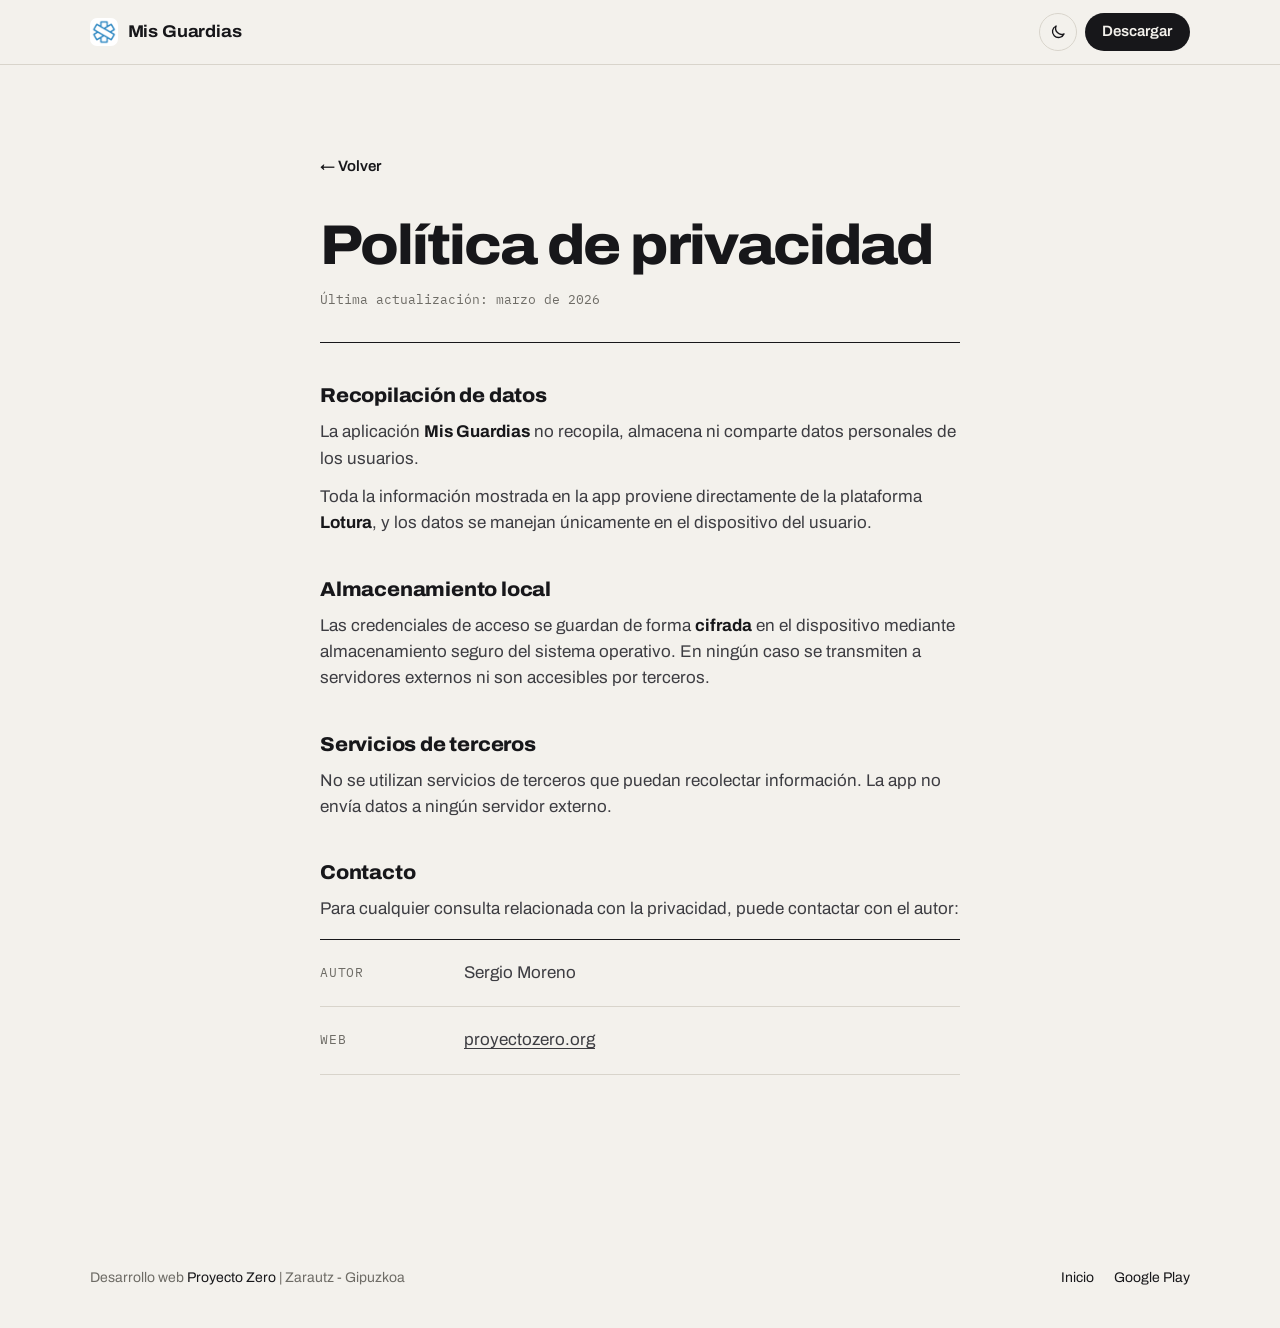
==== commit 8195137d: "Refactor la página de privacidad: mejora la estructura del HTML, añade descripciones a las meta etiq" ====
--- a/privacy.html
+++ b/privacy.html
@@ -1,86 +1,143 @@
-<!DOCTYPE html>
+<!doctype html>
 <html lang="es" data-theme="light">
-<head>
-  <meta charset="UTF-8" />
-  <meta name="viewport" content="width=device-width, initial-scale=1.0" />
-  <title>Política de Privacidad — Mis Guardias</title>
-  <meta name="description" content="Política de privacidad de Mis Guardias, la app Android para la gestión de turnos del personal de RTSU Gipuzkoa." />
-  <link rel="canonical" href="https://misguardias.proyectozero.org/privacy.html" />
+  <head>
+    <meta charset="UTF-8" />
+    <meta name="viewport" content="width=device-width, initial-scale=1.0" />
+    <title>Política de Privacidad — Mis Guardias</title>
+    <meta
+      name="description"
+      content="Política de privacidad de Mis Guardias, la app Android para la gestión de turnos del personal de RTSU Gipuzkoa."
+    />
+    <link rel="canonical" href="https://misguardias.proyectozero.org/privacy.html" />
 
-  <meta property="og:type" content="website" />
-  <meta property="og:url" content="https://misguardias.proyectozero.org/privacy.html" />
-  <meta property="og:title" content="Política de Privacidad — Mis Guardias" />
-  <meta property="og:description" content="Política de privacidad de Mis Guardias, la app Android para la gestión de turnos del personal de RTSU Gipuzkoa." />
-  <meta property="og:image" content="https://misguardias.proyectozero.org/assets/app_icon.png" />
-  <meta property="og:locale" content="es_ES" />
+    <meta property="og:type" content="website" />
+    <meta property="og:url" content="https://misguardias.proyectozero.org/privacy.html" />
+    <meta property="og:title" content="Política de Privacidad — Mis Guardias" />
+    <meta
+      property="og:description"
+      content="Política de privacidad de Mis Guardias, la app Android para la gestión de turnos del personal de RTSU Gipuzkoa."
+    />
+    <meta property="og:image" content="https://misguardias.proyectozero.org/assets/app_icon.png" />
+    <meta property="og:locale" content="es_ES" />
 
-  <meta name="twitter:card" content="summary" />
-  <meta name="twitter:title" content="Política de Privacidad — Mis Guardias" />
-  <meta name="twitter:description" content="Política de privacidad de Mis Guardias, la app Android para la gestión de turnos del personal de RTSU Gipuzkoa." />
-  <meta name="twitter:image" content="https://misguardias.proyectozero.org/assets/app_icon.png" />
+    <meta name="twitter:card" content="summary" />
+    <meta name="twitter:title" content="Política de Privacidad — Mis Guardias" />
+    <meta
+      name="twitter:description"
+      content="Política de privacidad de Mis Guardias, la app Android para la gestión de turnos del personal de RTSU Gipuzkoa."
+    />
+    <meta name="twitter:image" content="https://misguardias.proyectozero.org/assets/app_icon.png" />
 
-  <link rel="icon" type="image/png" href="assets/app_icon.png" />
-  <link rel="apple-touch-icon" href="assets/app_icon.png" />
+    <link rel="icon" type="image/png" href="assets/app_icon.png" />
+    <link rel="apple-touch-icon" href="assets/app_icon.png" />
 
-  <script>try{var t=localStorage.getItem('mg-theme')||(matchMedia('(prefers-color-scheme: dark)').matches?'dark':'light');document.documentElement.setAttribute('data-theme',t)}catch(e){}</script>
+    <script>
+      try {
+        var t =
+          localStorage.getItem('mg-theme') ||
+          (matchMedia('(prefers-color-scheme: dark)').matches ? 'dark' : 'light');
+        document.documentElement.setAttribute('data-theme', t);
+      } catch (e) {}
+    </script>
 
-  <link rel="preconnect" href="https://fonts.googleapis.com" />
-  <link rel="preconnect" href="https://fonts.gstatic.com" crossorigin />
-  <link href="https://fonts.googleapis.com/css2?family=Archivo:wdth,wght@62..125,100..900&family=IBM+Plex+Mono:wght@400;500&display=swap" rel="stylesheet" />
-  <link rel="stylesheet" href="styles.css" />
-  <script defer src="https://stats.proyectozero.org/script.js" data-website-id="f8254844-0311-4b6c-b45f-4c03fd6b84df"></script>
-</head>
-<body>
+    <link rel="preconnect" href="https://fonts.googleapis.com" />
+    <link rel="preconnect" href="https://fonts.gstatic.com" crossorigin />
+    <link
+      href="https://fonts.googleapis.com/css2?family=Archivo:wdth,wght@62..125,100..900&family=IBM+Plex+Mono:wght@400;500&display=swap"
+      rel="stylesheet"
+    />
+    <link rel="stylesheet" href="styles.css" />
+    <script
+      defer
+      src="https://stats.proyectozero.org/script.js"
+      data-website-id="f8254844-0311-4b6c-b45f-4c03fd6b84df"
+    ></script>
+  </head>
+  <body>
+    <header class="nav">
+      <div class="wrap nav-inner">
+        <a class="brand" href="./">
+          <img src="assets/app_icon.png" alt="" width="1024" height="1024" />
+          Mis Guardias
+        </a>
+        <div class="nav-actions">
+          <button id="theme-toggle" class="icon-btn" aria-label="Cambiar tema"></button>
+          <a
+            class="btn"
+            href="https://play.google.com/store/apps/details?id=org.proyectozero.misguardias"
+            target="_blank"
+            rel="noopener"
+            >Descargar</a
+          >
+        </div>
+      </div>
+    </header>
 
-<header class="nav">
-  <div class="wrap nav-inner">
-    <a class="brand" href="./">
-      <img src="assets/app_icon.png" alt="" width="1024" height="1024" />
-      Mis Guardias
-    </a>
-    <div class="nav-actions">
-      <button id="theme-toggle" class="icon-btn" aria-label="Cambiar tema"></button>
-      <a class="btn" href="https://play.google.com/store/apps/details?id=org.proyectozero.misguardias" target="_blank" rel="noopener">Descargar</a>
-    </div>
-  </div>
-</header>
+    <main class="wrap legal">
+      <a href="./" class="back">Volver</a>
 
-<main class="wrap legal">
-  <a href="./" class="back">Volver</a>
+      <header>
+        <h1>Política de privacidad</h1>
+        <time datetime="2026-03">Última actualización: marzo de 2026</time>
+      </header>
 
-  <header>
-    <h1>Política de privacidad</h1>
-    <time datetime="2026-03">Última actualización: marzo de 2026</time>
-  </header>
+      <h2>Recopilación de datos</h2>
+      <p>
+        La aplicación <strong>Mis Guardias</strong> no recopila, almacena ni comparte datos
+        personales de los usuarios.
+      </p>
+      <p>
+        Toda la información mostrada en la app proviene directamente de la plataforma
+        <strong>Lotura</strong>, y los datos se manejan únicamente en el dispositivo del usuario.
+      </p>
 
-  <h2>Recopilación de datos</h2>
-  <p>La aplicación <strong>Mis Guardias</strong> no recopila, almacena ni comparte datos personales de los usuarios.</p>
-  <p>Toda la información mostrada en la app proviene directamente de la plataforma <strong>Lotura</strong>, y los datos se manejan únicamente en el dispositivo del usuario.</p>
+      <h2>Almacenamiento local</h2>
+      <p>
+        Las credenciales de acceso se guardan de forma <strong>cifrada</strong> en el dispositivo
+        mediante almacenamiento seguro del sistema operativo. En ningún caso se transmiten a
+        servidores externos ni son accesibles por terceros.
+      </p>
 
-  <h2>Almacenamiento local</h2>
-  <p>Las credenciales de acceso se guardan de forma <strong>cifrada</strong> en el dispositivo mediante almacenamiento seguro del sistema operativo. En ningún caso se transmiten a servidores externos ni son accesibles por terceros.</p>
+      <h2>Servicios de terceros</h2>
+      <p>
+        No se utilizan servicios de terceros que puedan recolectar información. La app no envía
+        datos a ningún servidor externo.
+      </p>
 
-  <h2>Servicios de terceros</h2>
-  <p>No se utilizan servicios de terceros que puedan recolectar información. La app no envía datos a ningún servidor externo.</p>
+      <h2>Contacto</h2>
+      <p>Para cualquier consulta relacionada con la privacidad, puede contactar con el autor:</p>
+      <dl class="specs">
+        <div>
+          <dt>Autor</dt>
+          <dd>Sergio Moreno</dd>
+        </div>
+        <div>
+          <dt>Web</dt>
+          <dd><a href="https://proyectozero.org">proyectozero.org</a></dd>
+        </div>
+      </dl>
+    </main>
 
-  <h2>Contacto</h2>
-  <p>Para cualquier consulta relacionada con la privacidad, puede contactar con el autor:</p>
-  <dl class="specs">
-    <div><dt>Autor</dt><dd>Sergio Moreno</dd></div>
-    <div><dt>Web</dt><dd><a href="https://proyectozero.org">proyectozero.org</a></dd></div>
-  </dl>
-</main>
+    <footer class="footer">
+      <div class="wrap footer-inner">
+        <p>
+          Desarrollo web <a href="https://proyectozero.org" target="_blank">Proyecto Zero</a> |
+          Zarautz - Gipuzkoa
+        </p>
+        <ul>
+          <li><a href="./">Inicio</a></li>
+          <li>
+            <a
+              href="https://play.google.com/store/apps/details?id=org.proyectozero.misguardias"
+              target="_blank"
+              rel="noopener"
+              >Google Play</a
+            >
+          </li>
+        </ul>
+      </div>
+    </footer>
 
-<footer class="footer">
-  <div class="wrap footer-inner">
-    <p>Mis Guardias, para el personal de RTSU Gipuzkoa. Hecha por Sergio Moreno · <a href="https://proyectozero.org">Proyecto Zero</a></p>
-    <ul>
-      <li><a href="./">Inicio</a></li>
-      <li><a href="https://play.google.com/store/apps/details?id=org.proyectozero.misguardias" target="_blank" rel="noopener">Google Play</a></li>
-    </ul>
-  </div>
-</footer>
-
-<script src="main.js"></script>
-</body>
+    <script src="main.js"></script>
+  </body>
 </html>
